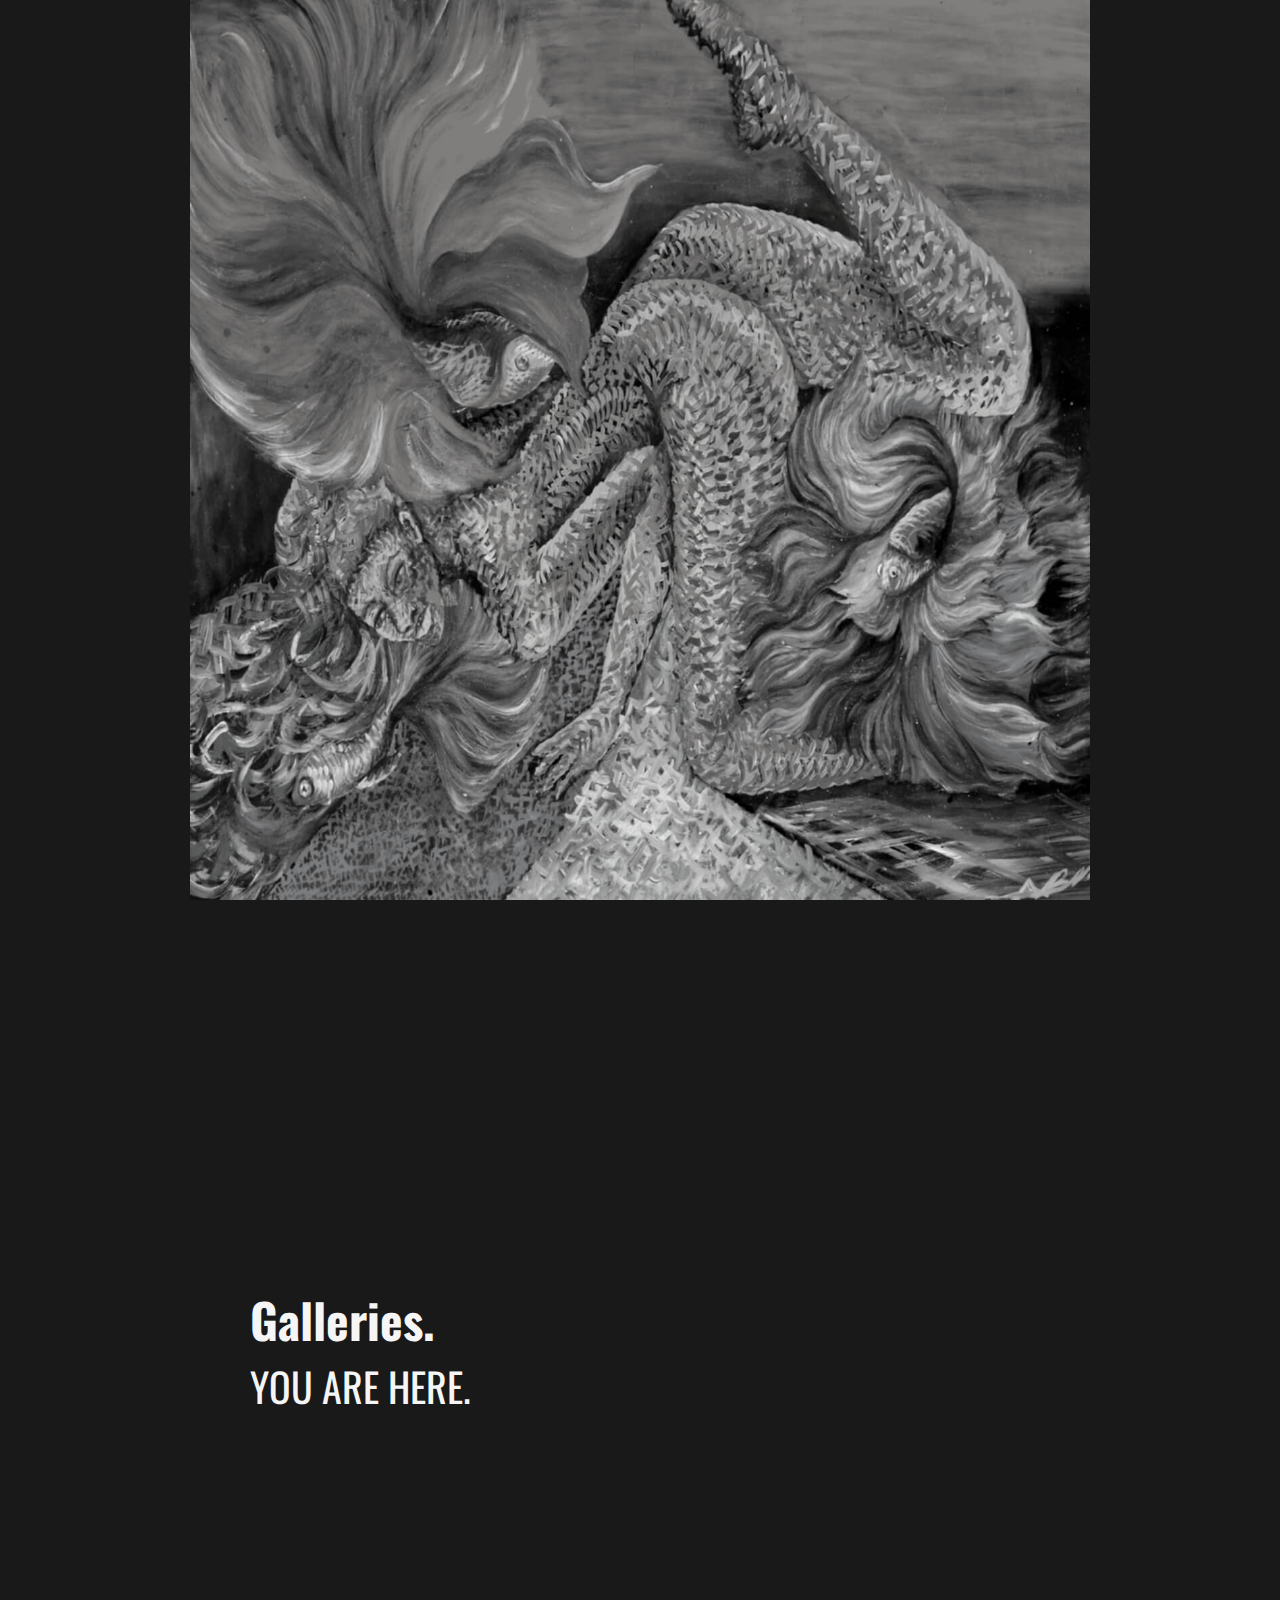
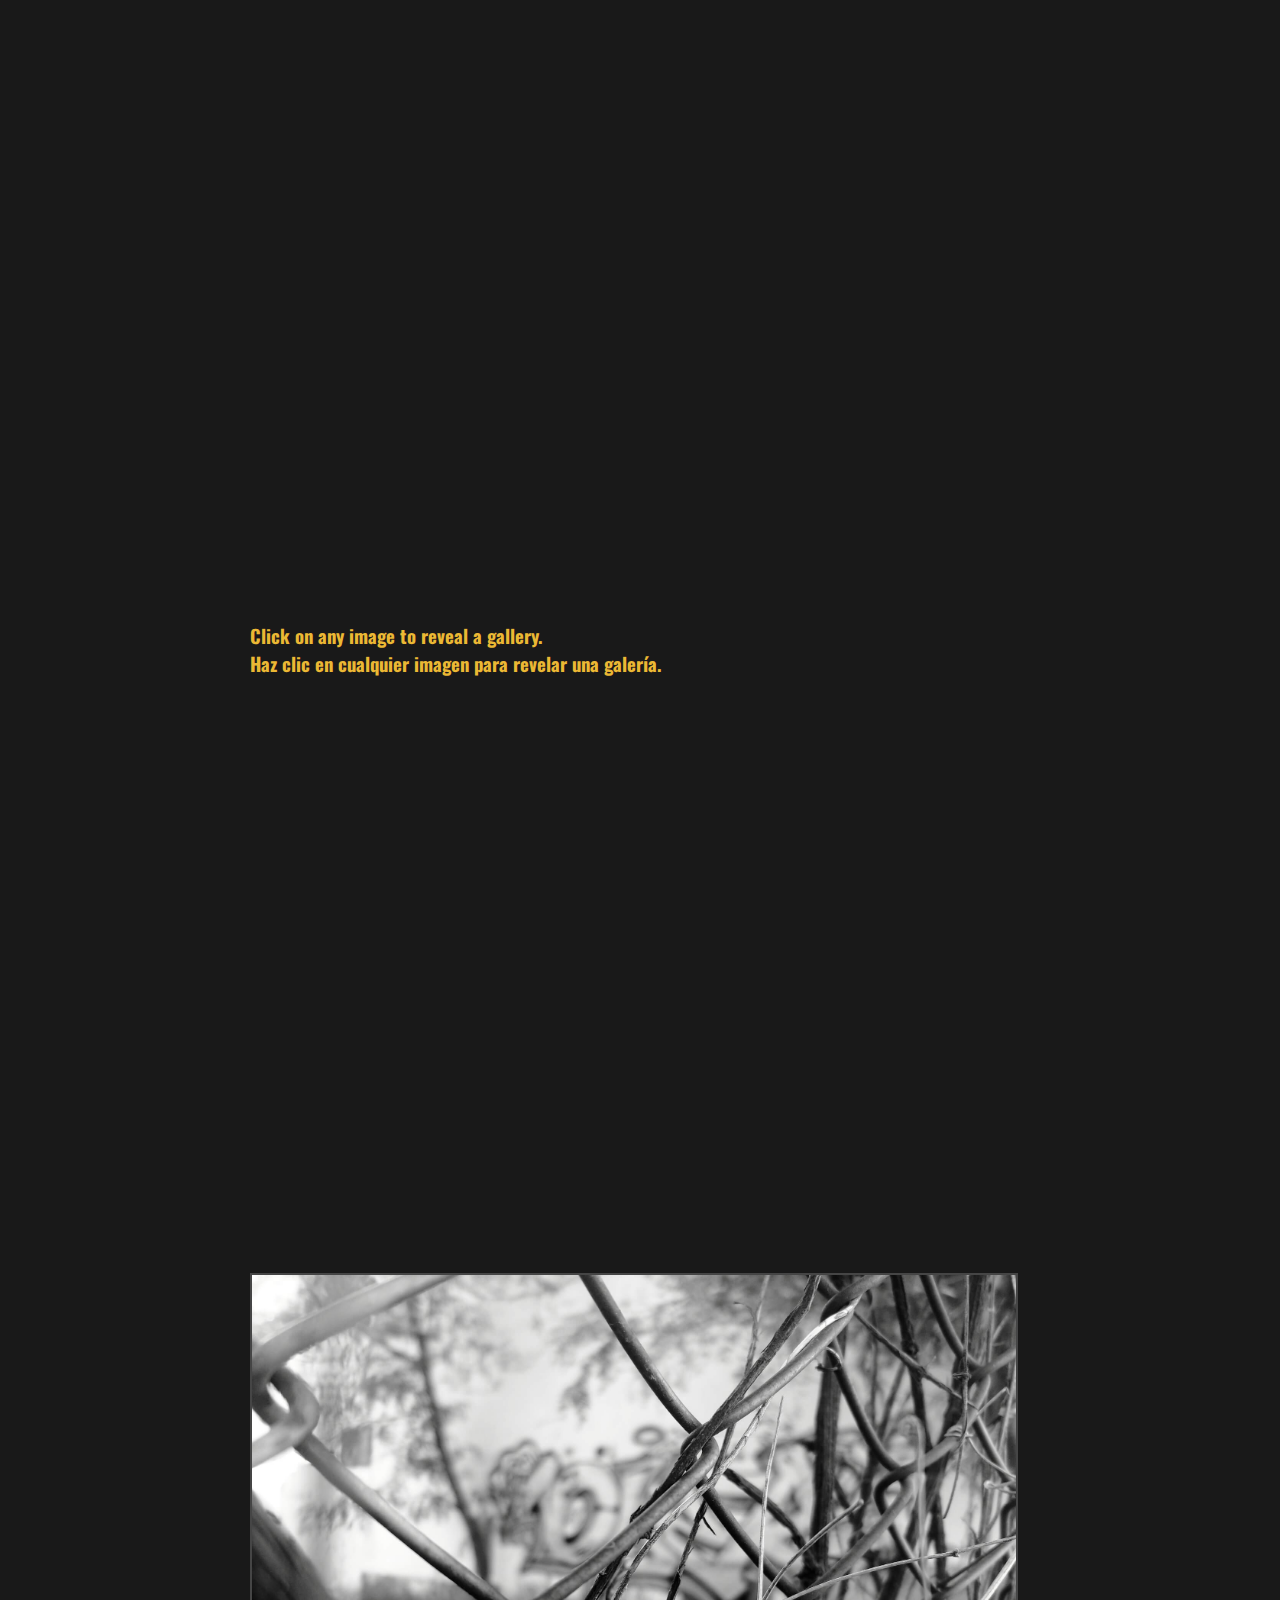
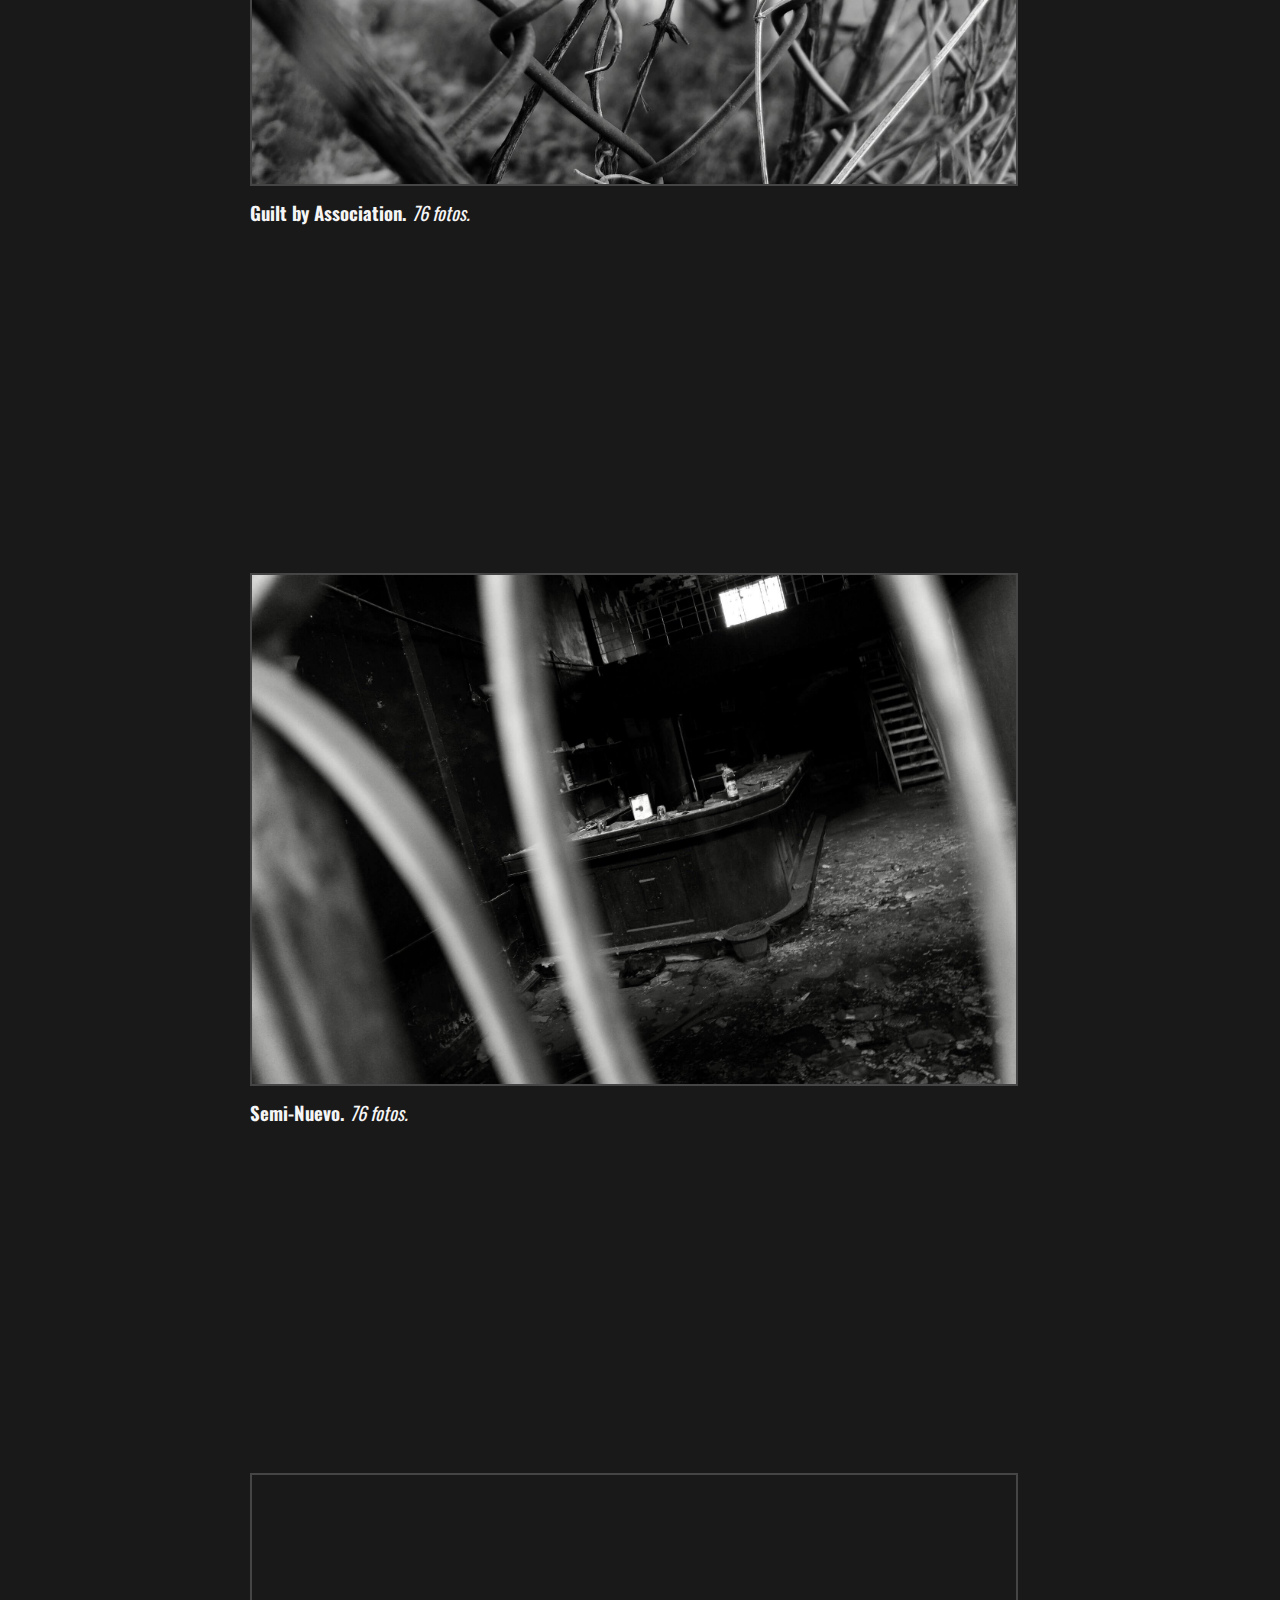
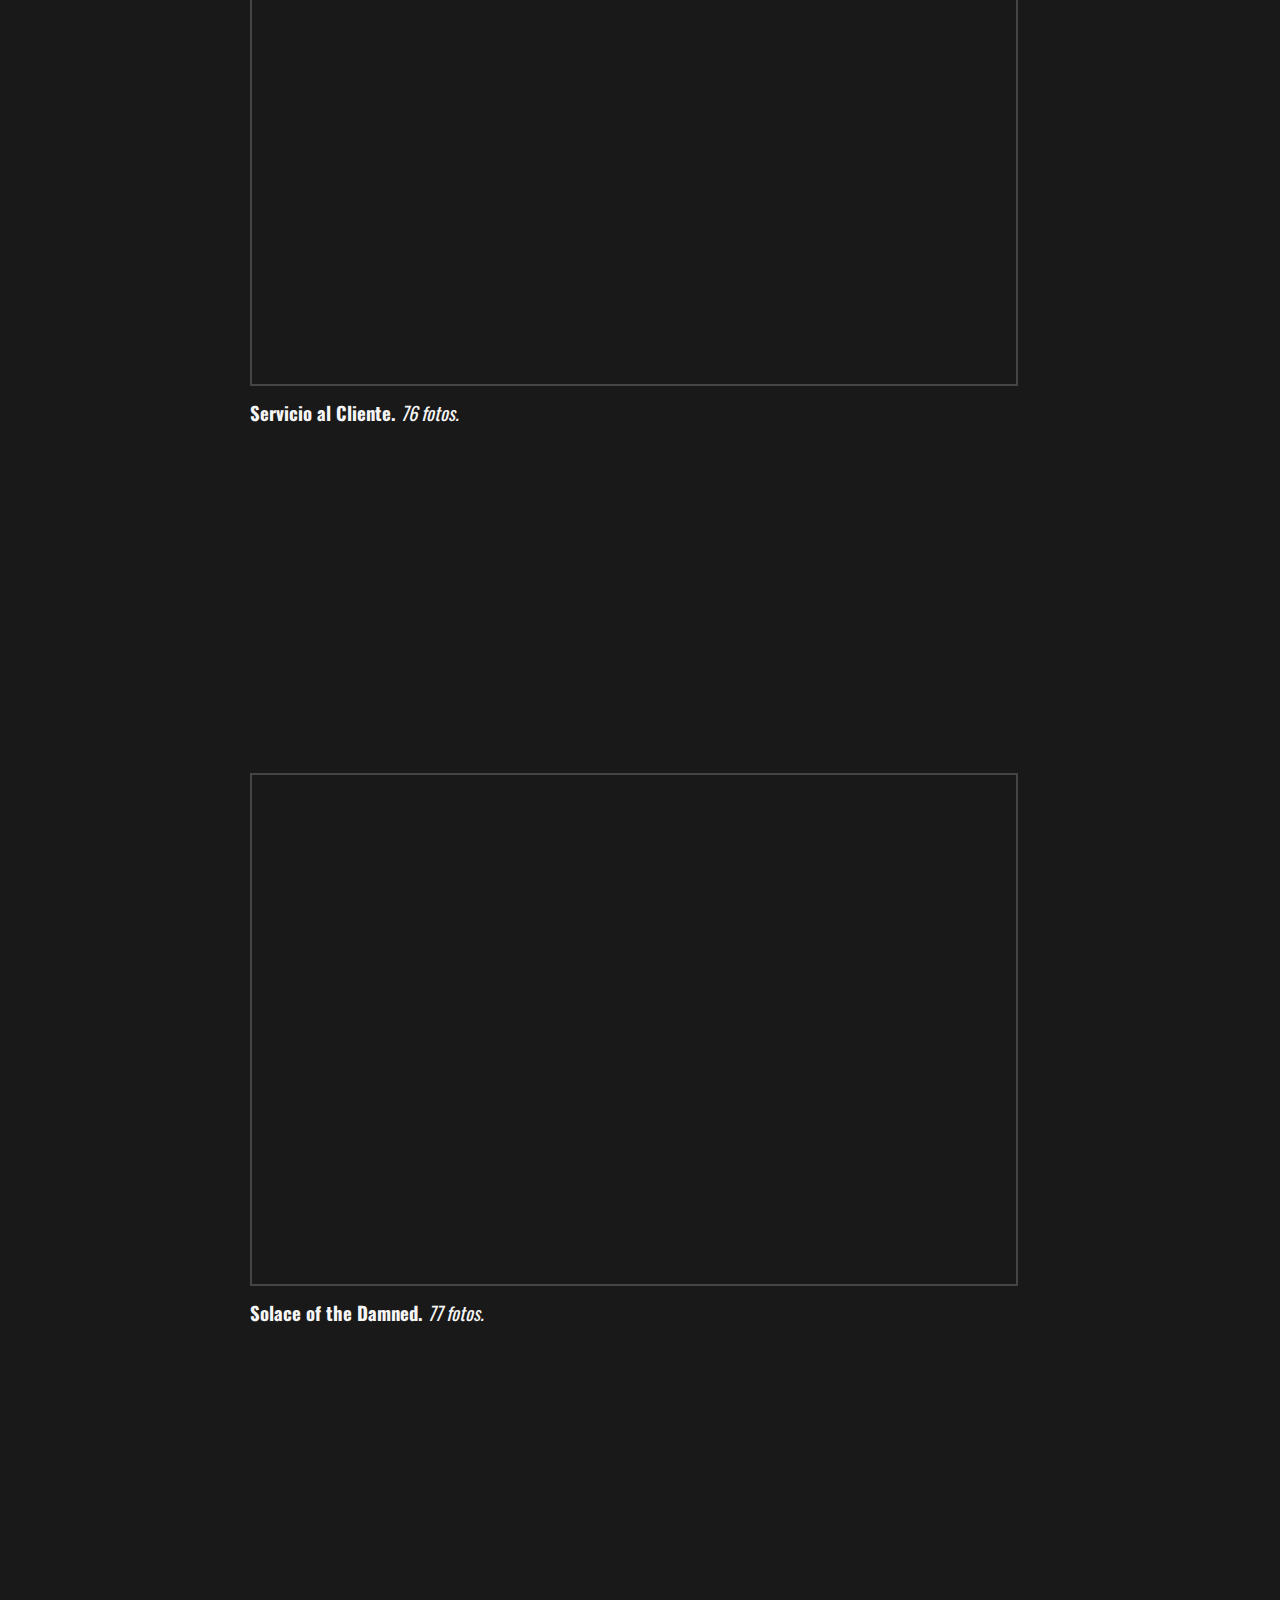
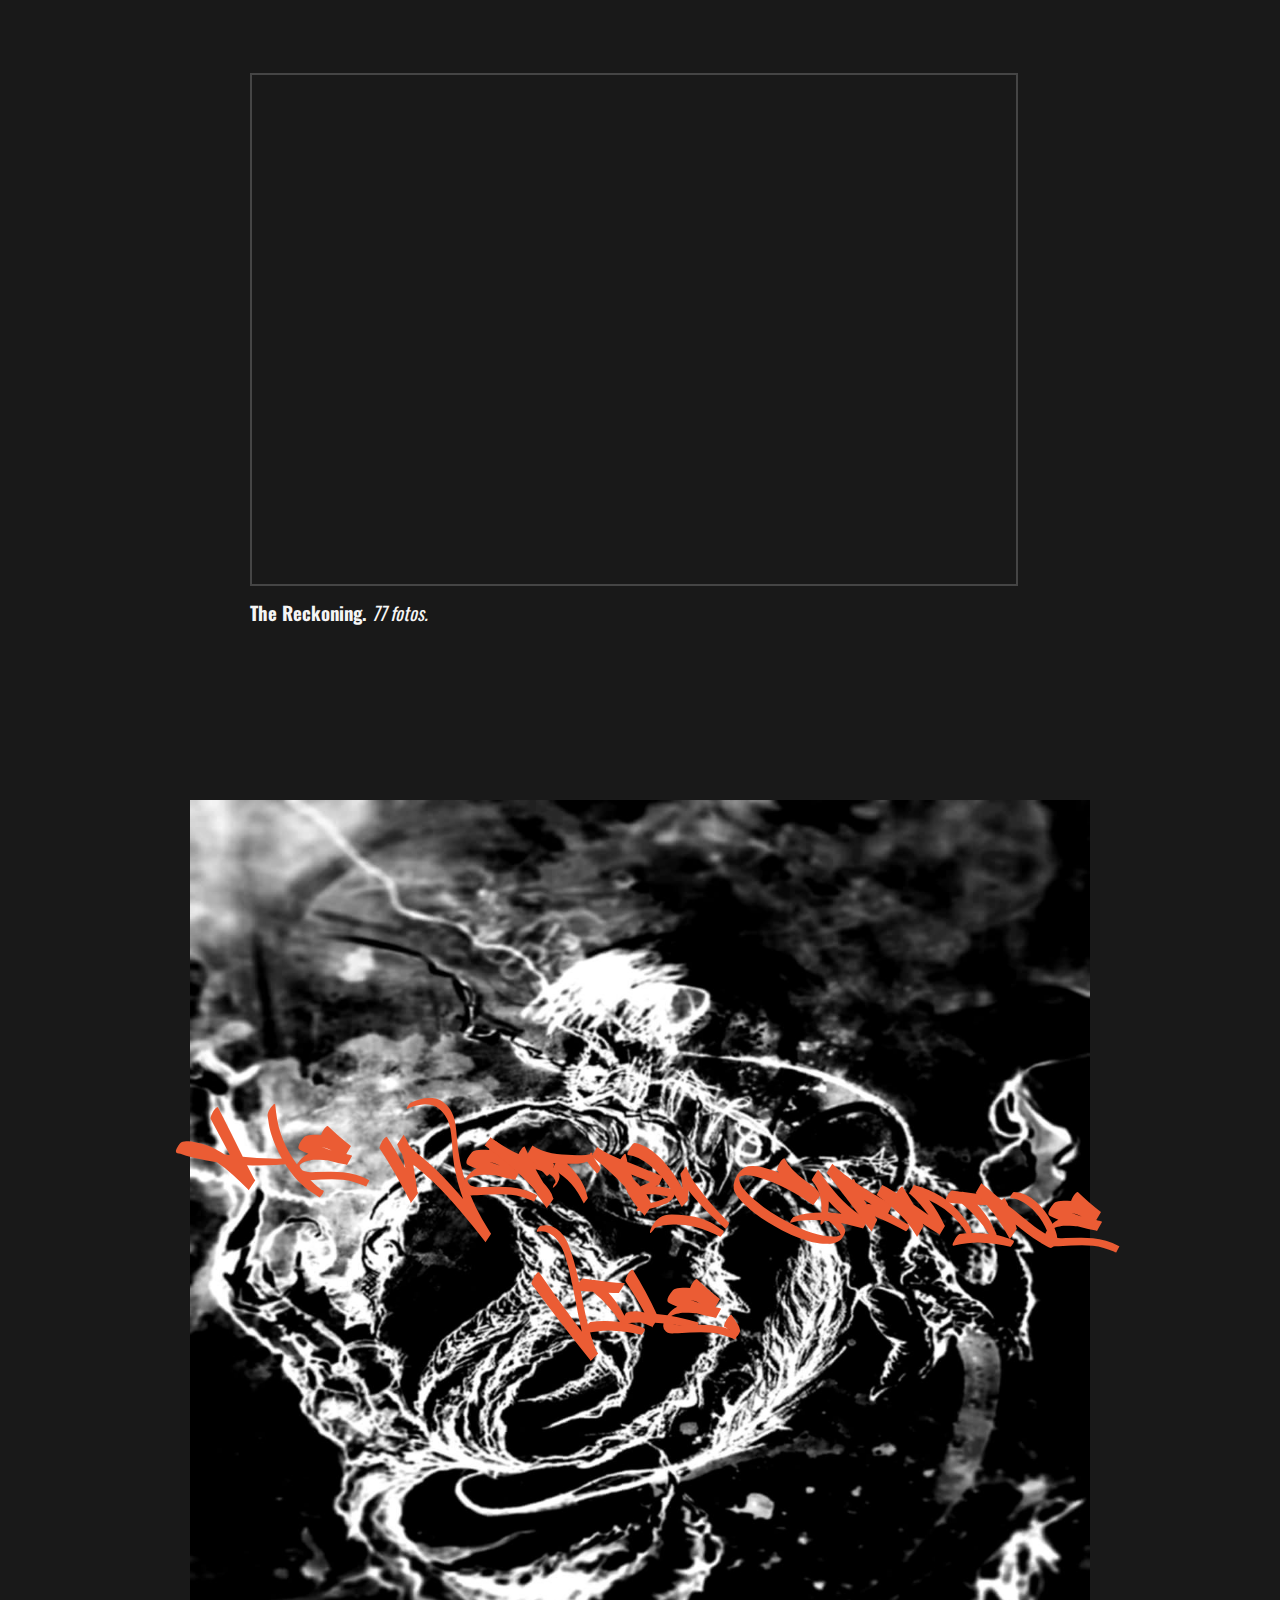
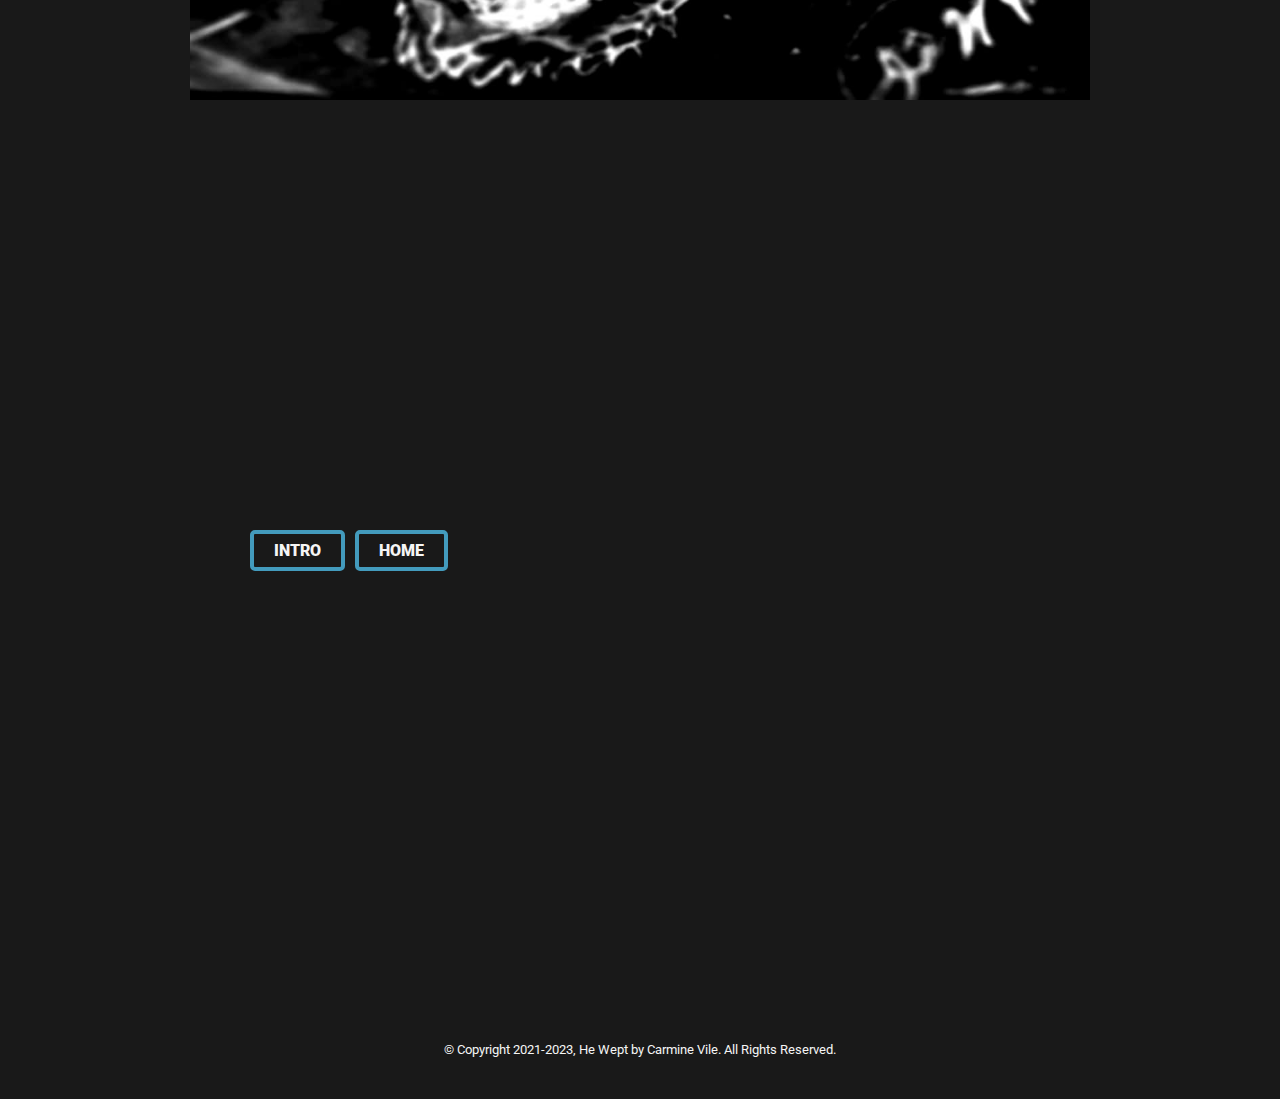
==== index.html @ f4593d89 "new" ====
<!DOCTYPE html>
<html lang="en">
<head>
	<meta charset="UTF-8">
	<meta content="width=device-width, initial-scale=1.0" name="viewport">
	<title>Galleries.</title>
	<meta content="You Are Here." name="description">
    <meta content="Carmine Vile" name="author">
	<link rel="preload" href="fonts/fatwandals/fatwandals.woff2" as="font" type="font/woff2" crossorigin>
	<link href="https://fonts.googleapis.com" rel="preconnect">
	<link href="https://fonts.gstatic.com" rel="preconnect">
	<link href="https://fonts.googleapis.com/css2?family=Oswald:wght@200;300;400;500;600;700&family=Roboto:ital,wght@0,100;0,300;0,400;0,500;0,700;0,900;1,100;1,300;1,700;1,900&display=swap" rel="stylesheet">
	<link href="default.css" rel="stylesheet">
	<link href="https://carminevile.com/favicon.png" rel="shortcut icon">
	<link rel=“canonical” href=“https://gallery.carminevile.com/index.html/” />
	<!-- Google tag (gtag.js) -->
<script async src="https://www.googletagmanager.com/gtag/js?id=G-E0935JRZ1J"></script>
<script>
  window.dataLayer = window.dataLayer || [];
  function gtag(){dataLayer.push(arguments);}
  gtag('js', new Date());

  gtag('config', 'G-E0935JRZ1J');
</script>
</head>
<body>
<div class="bg-square" style="background-image: url(images/1.jpg);">
	<div class="flex-container-100vh">
	</div>
</div>
<div class="bg-dark">
	<div class="column-container">
		<div class="flex-container-100vh">
			<div>
				<h1 class="reverse">Galleries.</h1>
				<h2 class="reverse">YOU ARE HERE.</h2>
			</div>
		</div>	
	</div>
</div>
<div class="bg-dark">
	<div class="column-container">
		<div class="flex-container-100vh">
			<div>
				<h3 class="gold"><strong>Click on any image to reveal a gallery.<br>Haz clic en cualquier imagen para revelar una galería.</strong></h3>
			</div>
		</div>
	</div>
</div>
<div class="bg-dark">
	<div class="column-container">
		<div class="flex-container-100vh">
			<div><a href="guilt-by-association/public/index.html"><img class="l" alt="Guilt by Association" src="guilt-by-association/public/images/photos/0.jpg" height="1333" width="2000" loading="lazy"><br>
			<h3 class="reverse">Guilt by Association. <em>76 fotos.</em></h3></a></div>
		</div>
	</div>
</div>
<div class="bg-dark">
	<div class="column-container">
		<div class="flex-container-100vh">
			<div><a href="semi-nuevo/public/index.html"><img class="l" alt="Semi-Nuevo" src="semi-nuevo/public/images/photos/0.jpg"  height="1333" width="2000" loading="lazy"><br>
				<h3 class="reverse">Semi-Nuevo. <em>76 fotos.</em></h3></a></div>
		</div>
	</div>
</div>
<div class="bg-dark">
	<div class="column-container">
		<div class="flex-container-100vh">
			<div><a href="servicio-al-cliente/public/index.html"><img class="l" alt="Servicio al Cliente" src="servicio-al-cliente/public/images/photos/0.jpg" height="1333" width="2000" loading="lazy"><br>
				<h3 class="reverse">Servicio al Cliente. <em>76 fotos.</em></h3></a></div>
		</div>
	</div>
</div>
<div class="bg-dark">
	<div class="column-container">
		<div class="flex-container-100vh">
			<div><a href="solace-of-the-damned/public/index.html"><img class="l" alt="Solace of the Damned" src="solace-of-the-damned/public/images/photos/0.jpg" height="1333" width="2000" loading="lazy"><br>
				<h3 class="reverse">Solace of the Damned. <em>77 fotos.</em></h3></a></div>
		</div>
	</div>
</div>
<div class="bg-dark">
	<div class="column-container">
		<div class="flex-container-100vh">
			<div><a href="the-reckoning/public/index.html"><img class="l" alt="The Reckoning" src="the-reckoning/public/images/photos/0.jpg" height="1333" width="2000" loading="lazy"><br>
				<h3 class="reverse">The Reckoning. <em>77 fotos.</em></h3></a></div>
		</div>
	</div>
</div>
<div class="bg-square" style="background-image: url(images/2.jpg);">
	<div class="flex-container-100vh-center">
		<div>
			<p class="graffiti-alt">He Wept by Carmine Vile.</p>
		</div>
	</div>
</div>
<div class="bg-dark">
	<div class="column-container">
		<div class="flex-container-100vh">
			<div>
				<ul class="hlist">
					<li><a class="menu" href="https://carminevile.com/index.html">INTRO</a></li>
					<li><a class="menu" href="https://carminevile.com/home.html#home">HOME</a></li>
				</ul>
			</div>
		</div>	
	</div>
</div>  
<footer>
	<div class="column-container">
		<p class="tiny">&copy; Copyright 2021-2023, He Wept by Carmine Vile. <span class="nowrap">All Rights Reserved.</span></p>
	</div>
</footer>
</body>
</html>
---- default.css ----
@font-face {
	font-family: FatWandalsAlt;
	font-display: block;
	src: url('./fonts/fatwandals/FatWandalsAlt.woff2') format('woff2'),
		 url('./fonts/fatwandals/FatWandalsAlt.woff') format('woff'),
		 url('./fonts/fatwandals/FatWandalsAlt.ttf') format('truetype');
}

/* RESET*/

	* {
		margin: 0;
		padding: 0;
	}

/* END RESET */

/* MOBILE FIRST */
/* @media (orientation: portrait) {} */

html {
	background-color: #f5f5f5;
	scroll-behavior: smooth;
	scroll-snap-type: y mandatory;
	overflow-y: scroll;
	overflow-x: hidden;
	}

body {
	font-size: 100%;
	font-family: 'Roboto', sans-serif;
	color: #212427;
	width: 100vw;
	}

#body {
	padding: 20vh 0 70vh;
	margin: 0 auto;
	scroll-snap-align: start;
	scroll-snap-stop: normal;
	}

.column-container {
	margin: 0 5vw;
	padding: 0;
	}

h1 {
	font-family: 'Oswald', san-serif;
	font-weight: 700;
	line-height: 1.5;
	text-align: left;
	}
	
h2 {
	font-family: 'Oswald', san-serif;
	font-weight: 400;
	line-height: 1.5;
	text-align: left;
	text-transform: uppercase;
	}

h3 {
	font-family: 'Oswald', san-serif;
	font-weight: 700;
	line-height: 1.5;
	text-align: left;
	}

h4 {
	font-family: 'Roboto', san-serif;
	font-weight: 400;
	line-height: 1.5;
	text-align: left;
	}

p {
	font-family: 'Roboto', sans-serif;
	font-weight: 400;
	line-height: 1.7;
	text-align: left;
	padding: 1.75vmin 0;
	}

p.reverse {
	font-family: 'Roboto', sans-serif;
	font-weight: 500;
	line-height: 1.7;
	text-align: left;
	color: #f5f5f5;
	padding: 1.75vmin 0;
	}

p.wayback{
	font-family: 'Roboto', sans-serif;
	font-weight: 500;
	line-height: 2;
	}

p, li, h1, h2, h3, h4 {
  	overflow-wrap: break-word;	
  	hyphens: none;
	}

.nowrap {
	white-space: nowrap;
	}

/* Special Fonts */

p.graffiti {
	font-family: 'FatWandalsAlt';
	font-weight: 500;
	font-size: clamp(3rem, 4vw, 15rem);
	color: #eb5c34;
	line-height:1.5;
	text-align: center;
	transform: skewY(20deg);
	width: 80vw;
	}
	
p.graffiti-alt {
	font-family: 'FatWandalsAlt';
	font-weight: 500;
	font-size: clamp(3rem, 4vw, 14rem);
	color: #eb5c34;
	line-height:1.5;
	text-align: center;
	transform: skewY(8deg);
	width: 80vw;
	}

h1.billboard {
	font-family: 'Oswald', san-serif;
	font-weight: 700;
	font-size: clamp(2.75rem, 4vw, 14rem);
	line-height: 1.5;
	text-align: left;
	}

.billboard {
	display: block;
	}

.reverse {
	color: #f5f5f5;
	}

.orange {
	color: #eb5c34;
	}

.gold {
	color: #ebb834;
	}

.blue {
	color: #439bbd;
	}

.dark-gray {
	color: #191919;
}

.med-grey {
	color: #212427;
}

.light-grey {
	color: #454545;
}

img.merch {
	max-inline-size: 98%;
	block-size: auto;
	aspect-ratio: 1.25/1;
	object-fit: cover;
	object-position: top center;
	border: 1px solid #454545;
	margin: 2vh auto;
}

img.l {
	max-inline-size: 98%;
	object-fit: cover;
	block-size: auto;
	/*aspect-ratio: 1.5/1;*/
	border: 2px solid #454545;
	margin: 0 auto 1vh;
	}

img.p {
	max-inline-size: 100%;
	block-size: auto;
	aspect-ratio: 0.66/1;
	object-fit: cover;
	object-position: top center;
	border: 1px solid #454545;
	}	

img.s {
	max-inline-size: 100%;
	block-size: auto;
	aspect-ratio: 1/1;
	object-fit: cover;
	object-position: top center;
	border: 1px solid #454545;
	}

.bg-dark{
	background-color: #191919;
	}

.bg-light{
	background-color: #f5f5f5;
	}

.bg-square{
	background-color: #191919;
	background-position: center center;
	background-size: contain;
	background-attachment: local;
	background-repeat: no-repeat; 
}

strong,b {
	font-weight: 900;
	}

em {
	font-weight: 400;
	}

video {
	width: 100%;
	padding: 0 0 4vw 0;
	}

blockquote {
	color: #f5f5f5;
	font-size: xx-large;
	line-height: 1.7;
	display: block;
	font-weight: bold;
	font-style: italic;
	margin: 2vw 2vw;
	}

blockquote:before {
	content: open-quote;
	}

blockquote:after {
	content: close-quote;
	}

.border {
	border: 2px solid #454545;
	}

hr {
	margin: 0 2vw;
	}

.tiny {
	color: #f5f5f5;
	text-align: center;
}

/* Cross Traffic */

#wayback {
	margin: 30vh 0 0;
	padding: 0;
	}

a,
a:hover,
a:visited {
	color: #212427;
	text-decoration: none;
	}

a.reverse,
a:hover.reverse,
a:visited.reverse {
	color: #f5f5f5;
	text-decoration: none;
	}

a.menu,
a:hover.menu,
a:visited.menu {
	font-size: small;
	color: #f5f5f5;
	text-decoration: none;
	}

a.more,
a:hover.more,
a:visited.more {
	color: #454545;
	text-decoration: none;
	}

a.more.reverse,
a:hover.more.reverse,
a:visited.more.reverse {
	color: #f5f5f5;
	text-decoration: none;
}

footer {
	font-size: x-small;
	text-align: center;
	background-color: #191919;
	scroll-snap-align: start;
	padding: 2vmax 2vmin;
	}

.flex-container-100vh-center {
	display: flex;
	height: 100vh;
	justify-content: center;
	align-items: center;
	padding: 0;
	scroll-snap-align: start;
	scroll-snap-stop: always;
	overflow: hidden;
	}

.flex-container-100vh {
	display: flex;
	height: 100vh;
	justify-content: left;
	align-items: center;
	padding: 0;
	scroll-snap-stop: always;
	scroll-snap-align: start;
	}

/* RESPONSIVE LISTS*/

.hlist {
	display: flex;
	flex-wrap: wrap;
	}

.hlist li {
	list-style-type: none;
	margin: 5px 10px 5px 0;
	padding: 7px 10px;
	font-weight: 900;
	border: 4px solid #439bbd;
	border-radius: 5px;
	}

/* LAPTOP -- DESKTOP -- MONITOR -- TV */

@media (orientation: landscape) {
	
	/* Special Fonts */

	p.graffiti {
		font-family: 'FatWandalsAlt';
		font-weight: 500;
		font-size: clamp(5rem, 7vw, 15rem);
		color: #eb5c34;
		line-height: 1.5;
		text-align: center;
		transform: skewY(10deg);
		width: 90vw;
	}

	p.graffiti-alt {
		font-family: 'FatWandalsAlt';
		font-weight: 500;
		font-size: clamp(5rem, 6vw, 15rem);
		color: #eb5c34;
		line-height:1.5;
		text-align: center;
		transform: skewY(5deg);
		width: 90vw;
	}

	h1.billboard {
		font-family: 'Oswald', san-serif;
		font-weight: 700;
		font-size: clamp(5rem, 6vw, 15rem);
		line-height: 1.5;
		text-align: left;
		}

	.billboard {
		display: inline;
	}

	#body {
		padding: 20vh 0 70vh;
		margin: 0 auto;
		scroll-snap-align: start;
		scroll-snap-stop: normal;
		}

	p {
		font-family: 'Roboto', sans-serif;
		font-size: 125%;
		font-weight: 400;
		line-height: 1.7;
		text-align: left;
		padding: 1.5vmin 0;
		}
	
	p.reverse {
		font-family: 'Roboto', sans-serif;
		font-size: 125%;
		font-weight: 500;
		line-height: 1.7;
		text-align: left;
		color: #f5f5f5;
		padding: 1.5vmin 0;
	}

	h1 {
		font-size: 3rem;
	}

	h2 {
		font-size: 2.5rem;
	}

	a.menu,
	a:hover.menu,
	a:visited.menu {
		font-size: medium;
		color: #f5f5f5;
		text-decoration: none;
	}

	.column-container {
		max-width: 780px;
		margin: 0 auto;
		padding: 0;
	}
		
	.hlist li {
		list-style-type: none;
		margin: 5px 10px 5px 0;
		padding: 7px 20px;
		font-weight: 900;
		border: 4px solid #439bbd;
		border-radius: 5px;
	}	

}

/* PHONE LANDSCAPE DENY */

@media (max-height: 600px) and (orientation: landscape) {
	html {display: none;}}
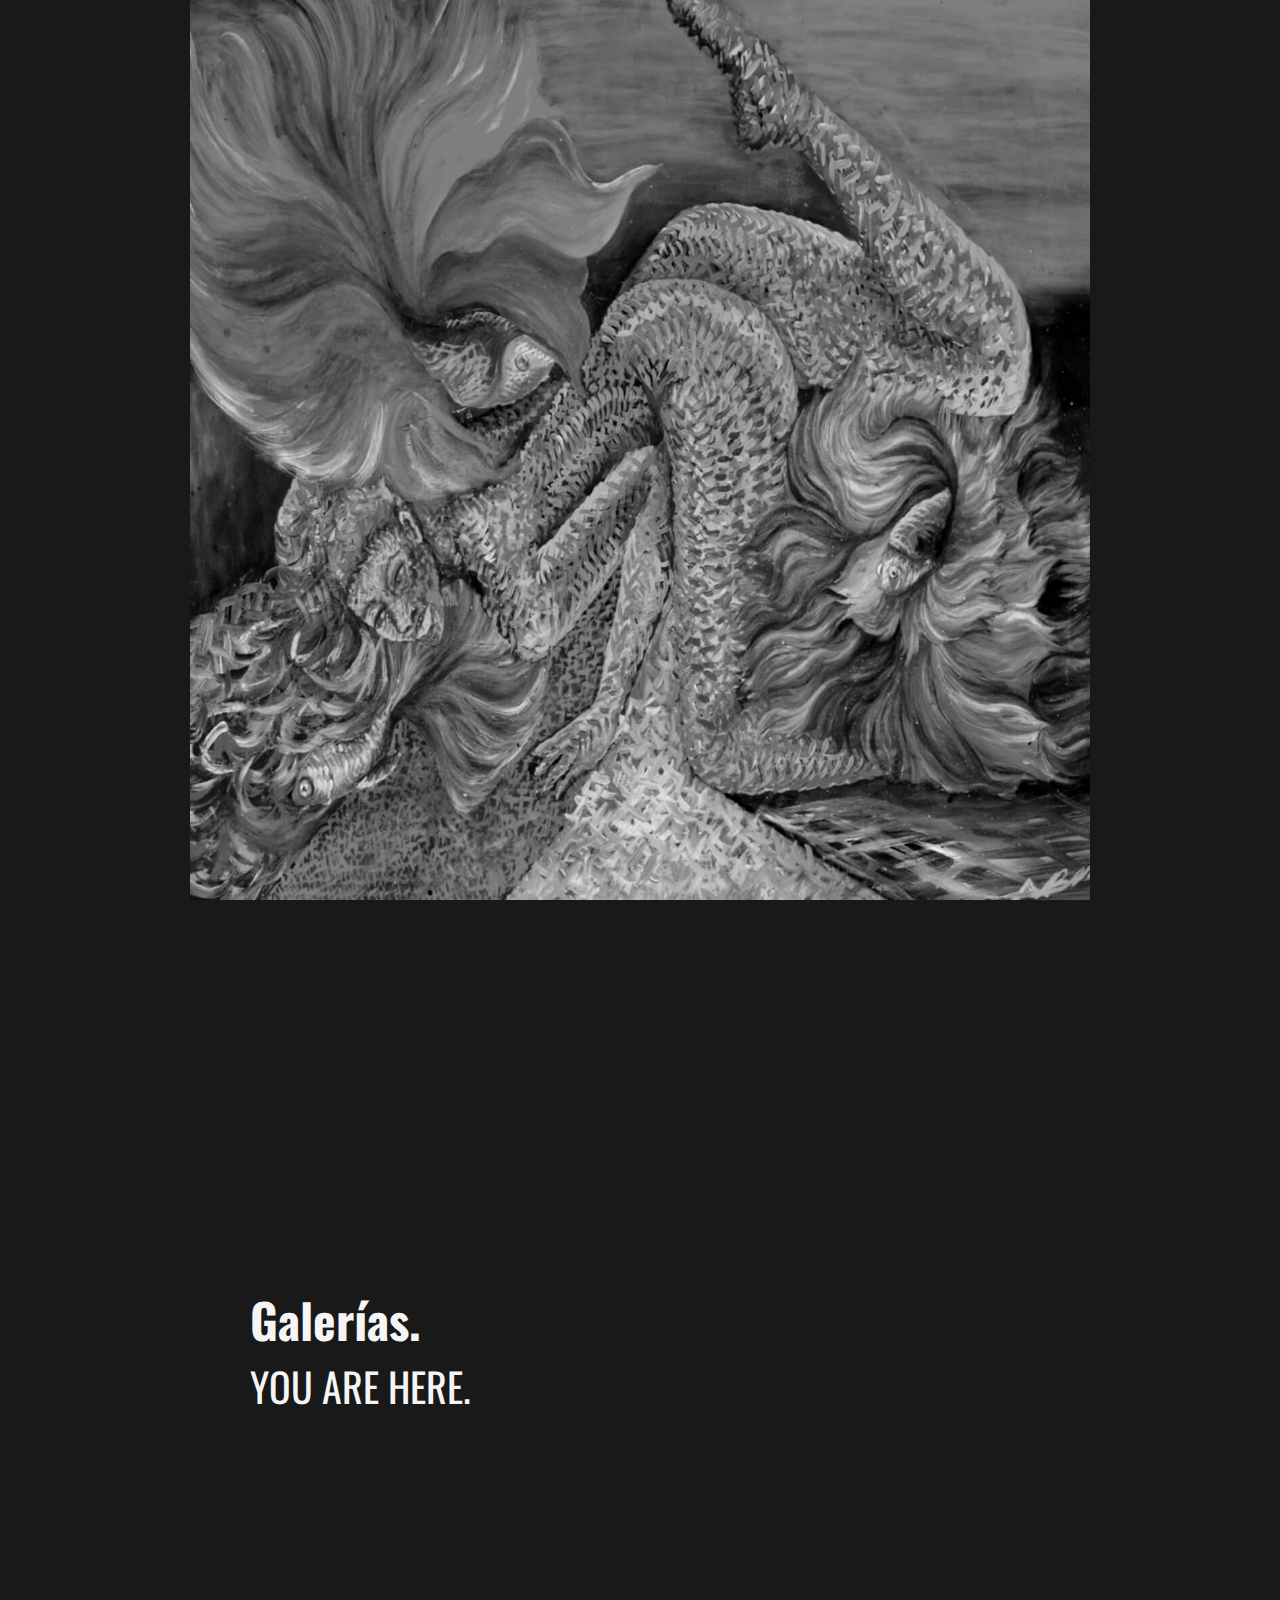
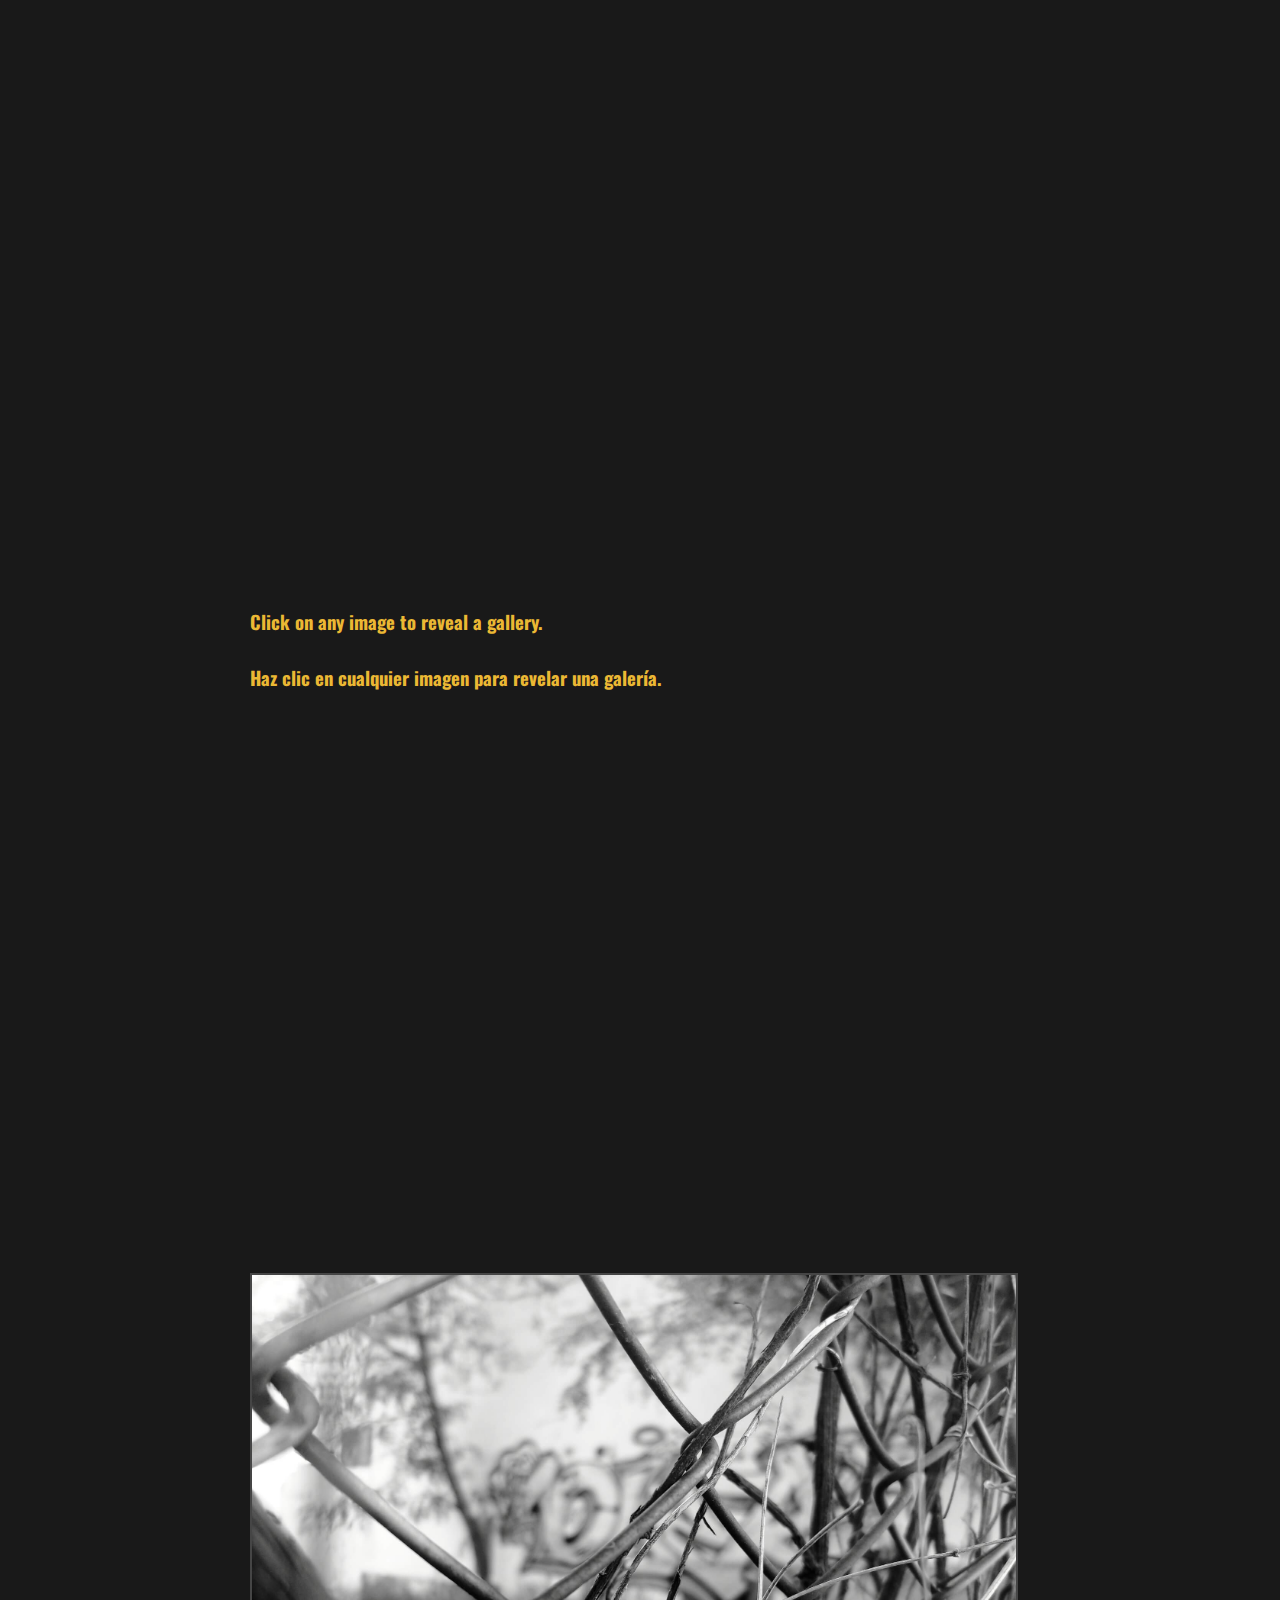
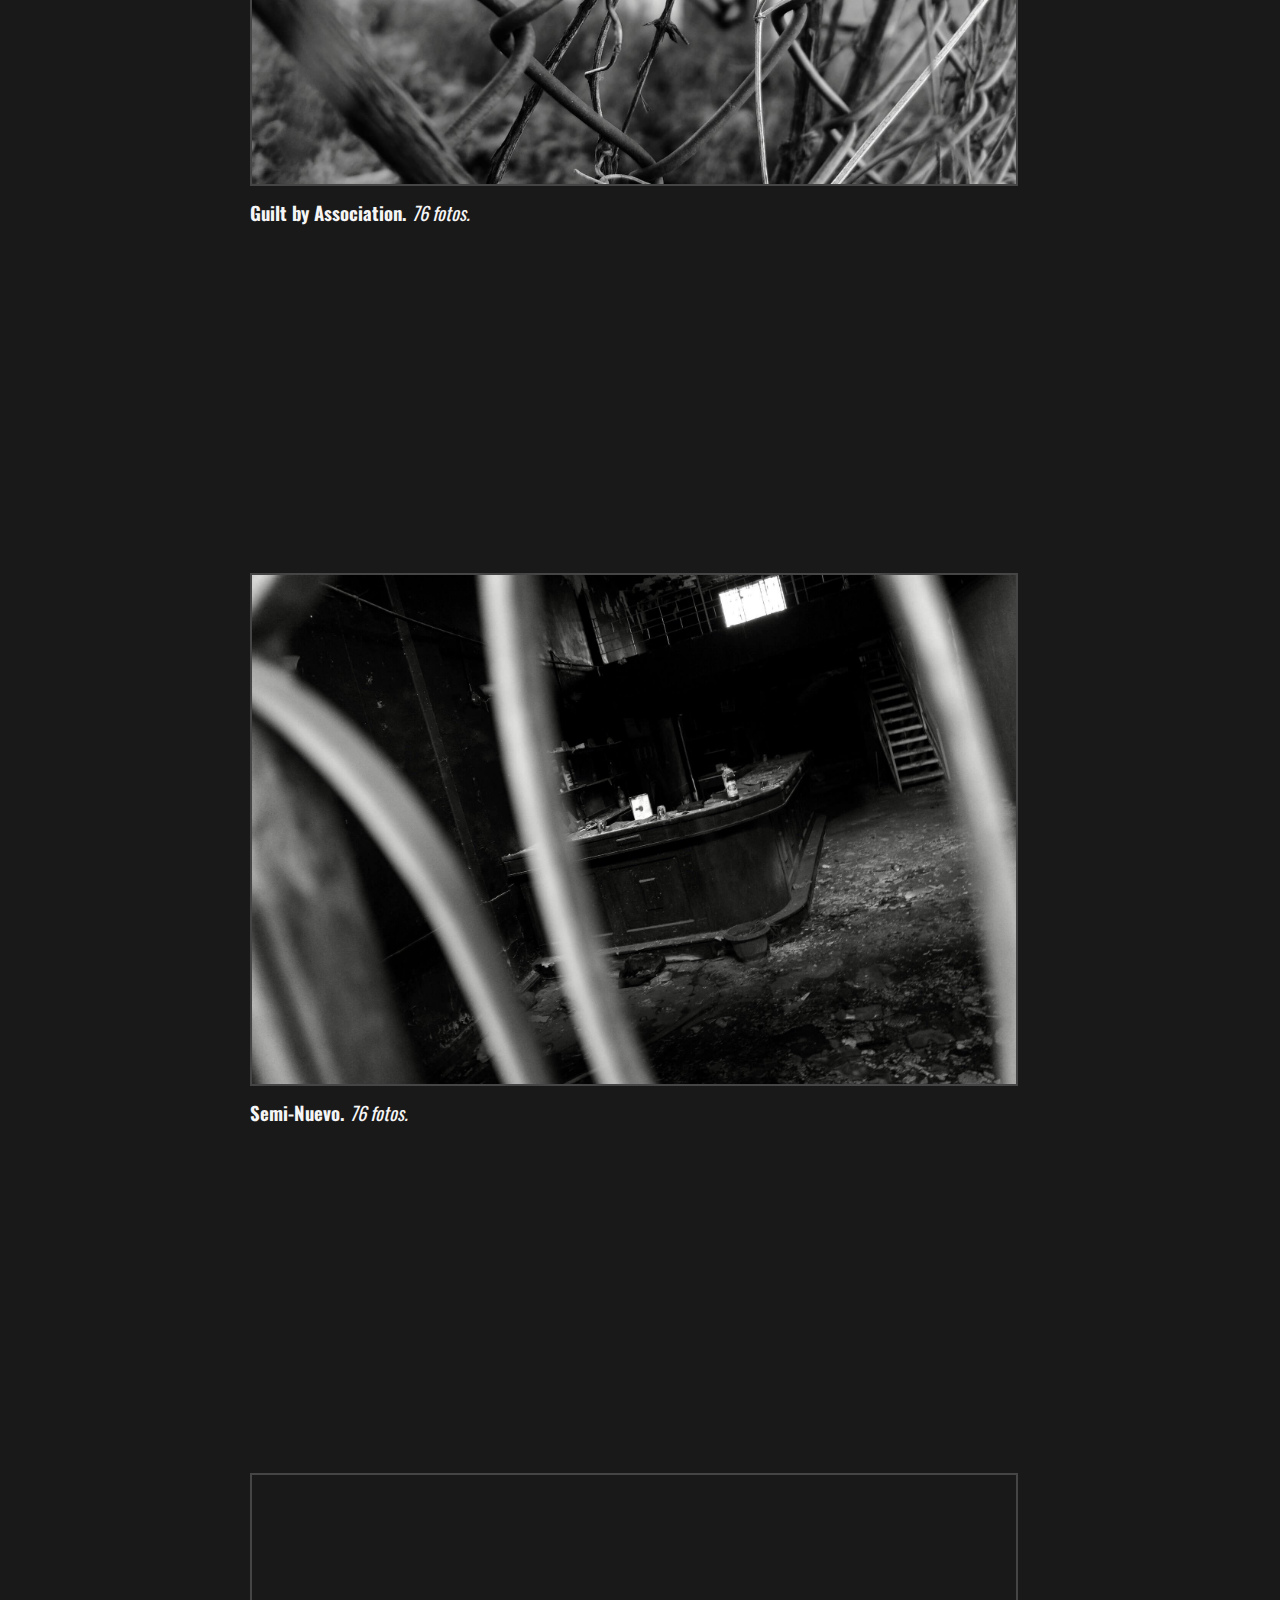
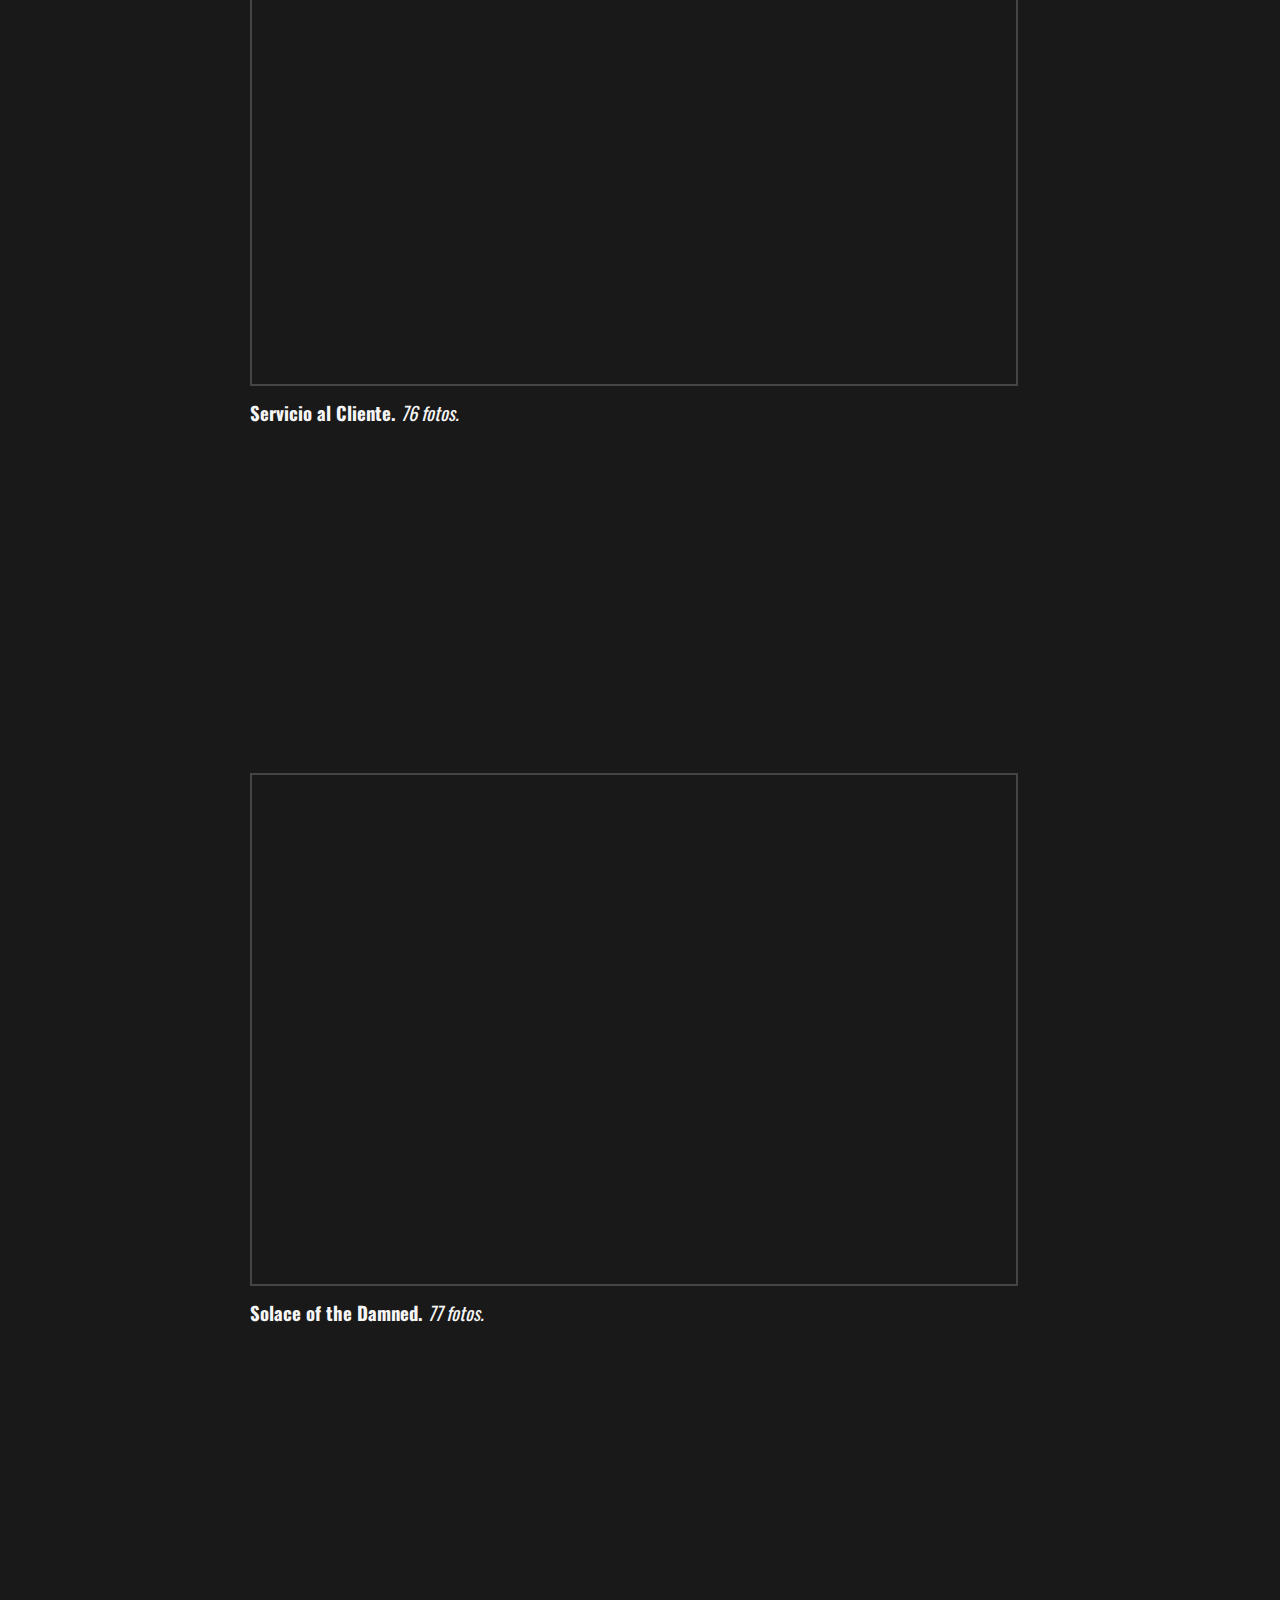
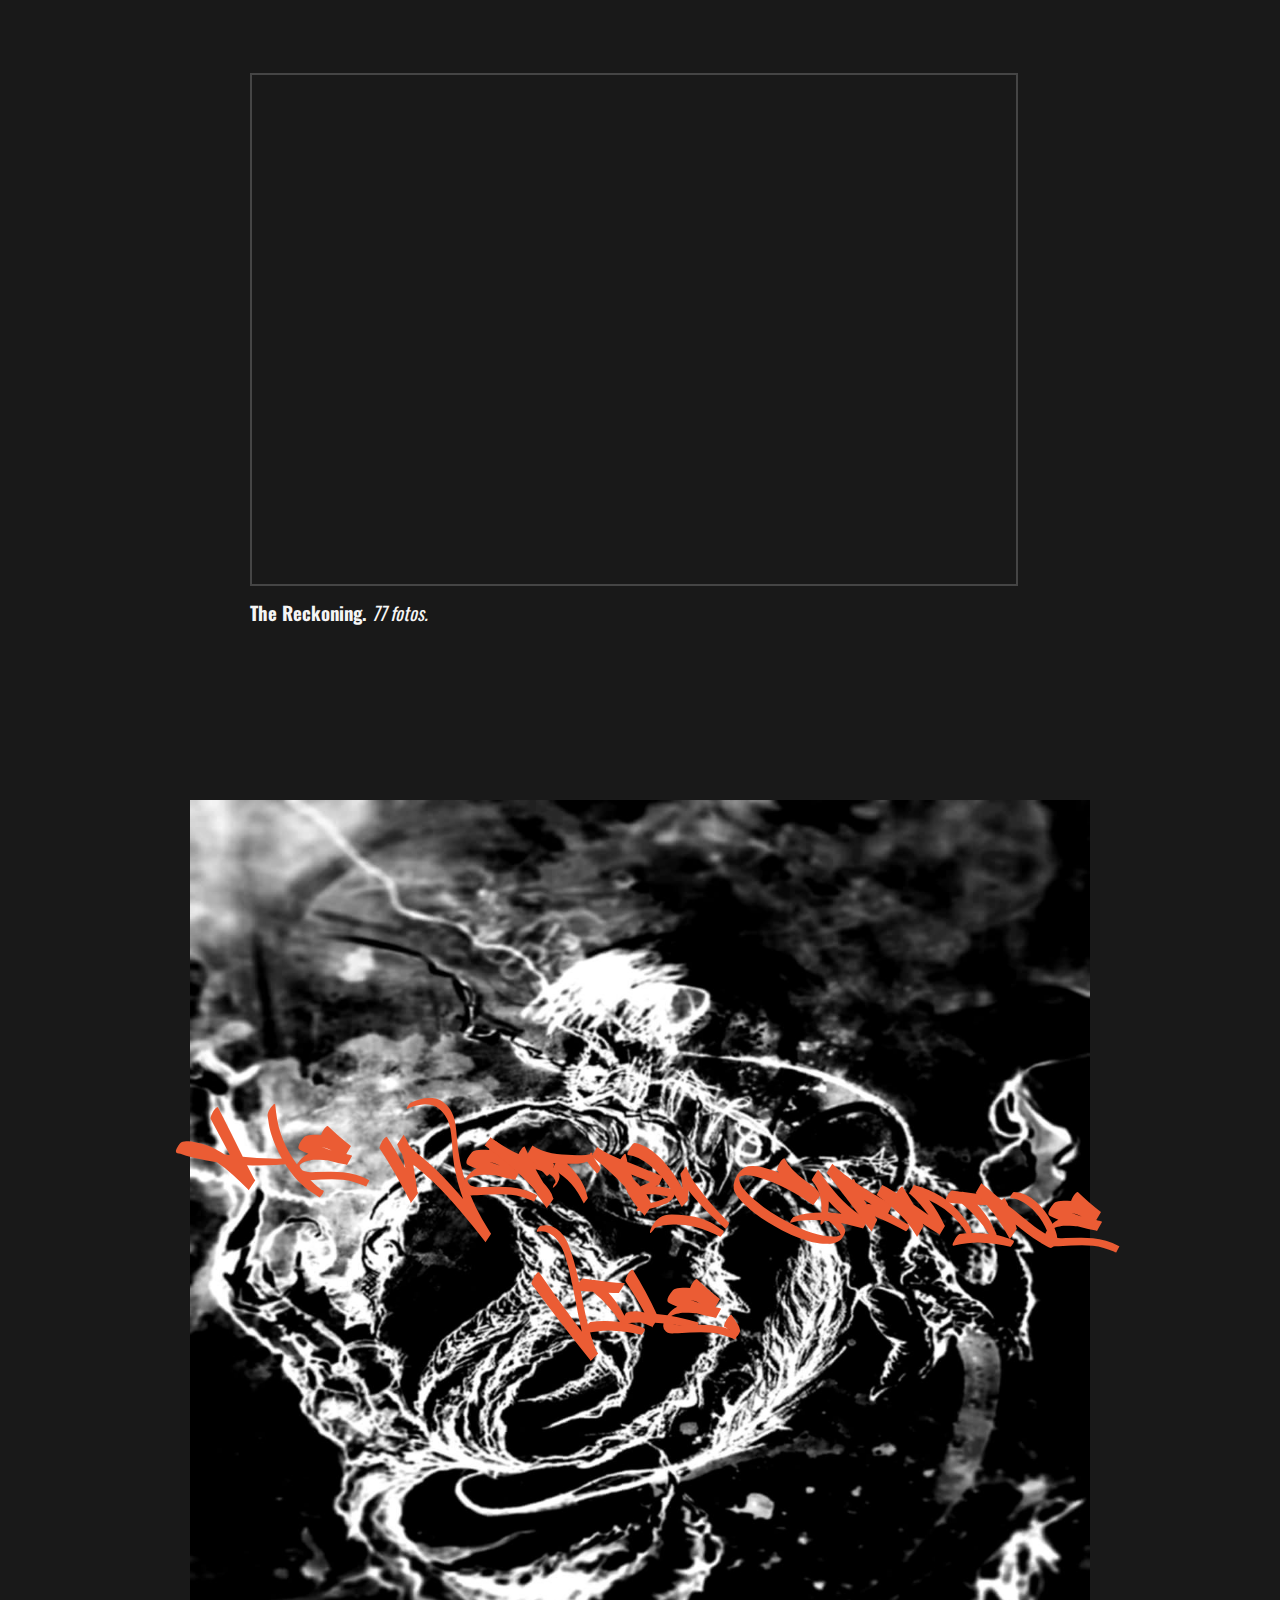
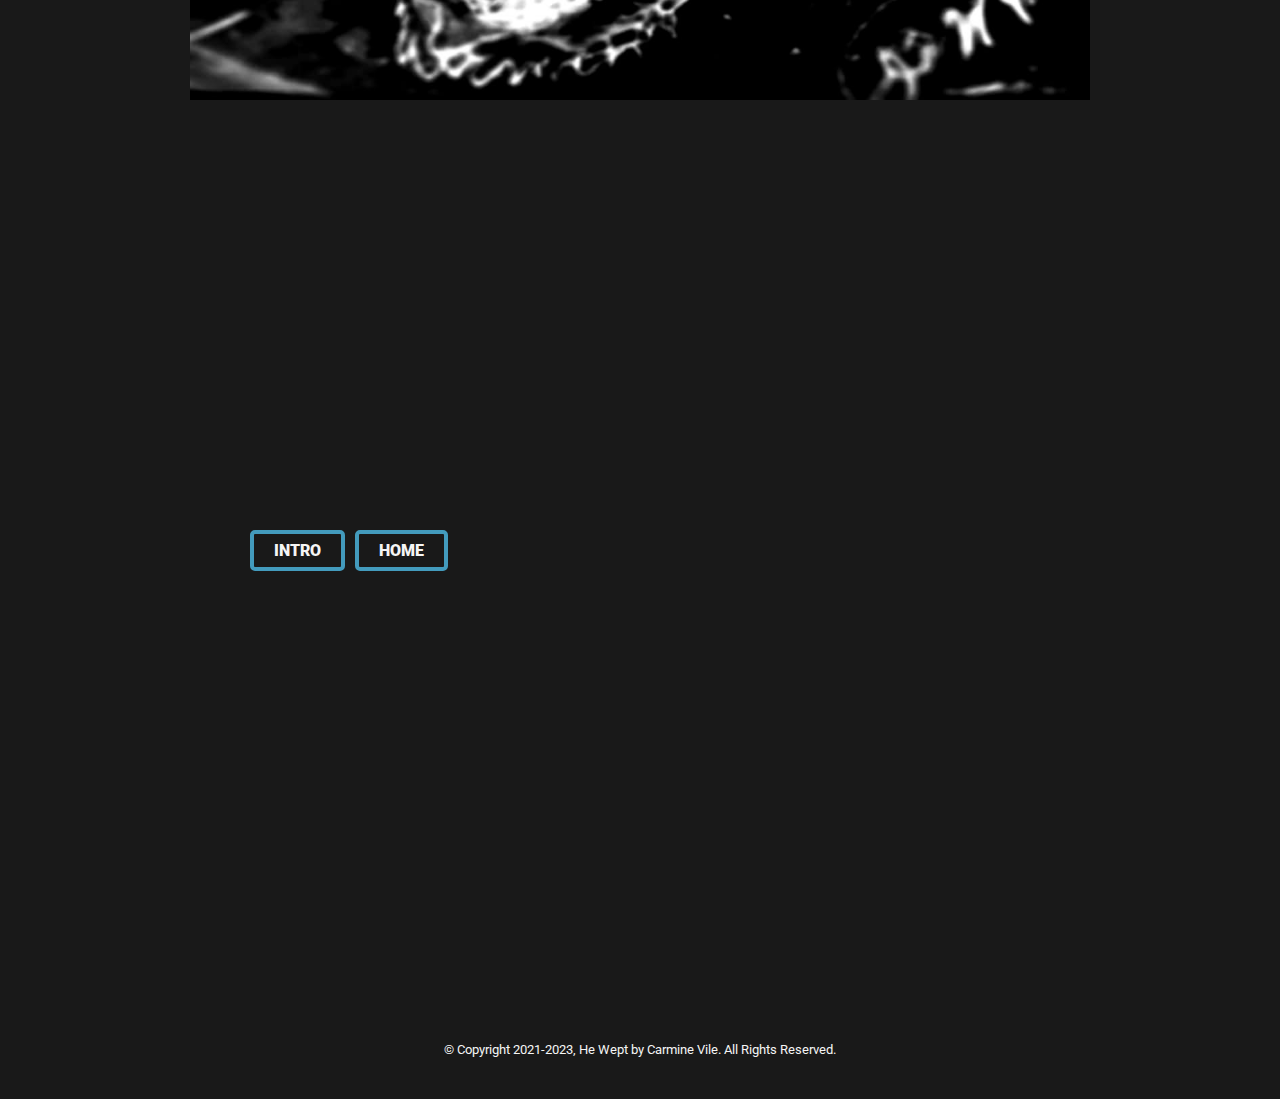
==== commit 5d1d2bea: "new" ====
--- a/index.html
+++ b/index.html
@@ -32,7 +32,7 @@
 	<div class="column-container">
 		<div class="flex-container-100vh">
 			<div>
-				<h1 class="reverse">Galleries.</h1>
+				<h1 class="reverse">Galerías.</h1>
 				<h2 class="reverse">YOU ARE HERE.</h2>
 			</div>
 		</div>	
@@ -42,7 +42,7 @@
 	<div class="column-container">
 		<div class="flex-container-100vh">
 			<div>
-				<h3 class="gold"><strong>Click on any image to reveal a gallery.<br>Haz clic en cualquier imagen para revelar una galería.</strong></h3>
+				<h3 class="gold"><strong>Click on any image to reveal a gallery.<br><br>Haz clic en cualquier imagen para revelar una galería.</strong></h3>
 			</div>
 		</div>
 	</div>
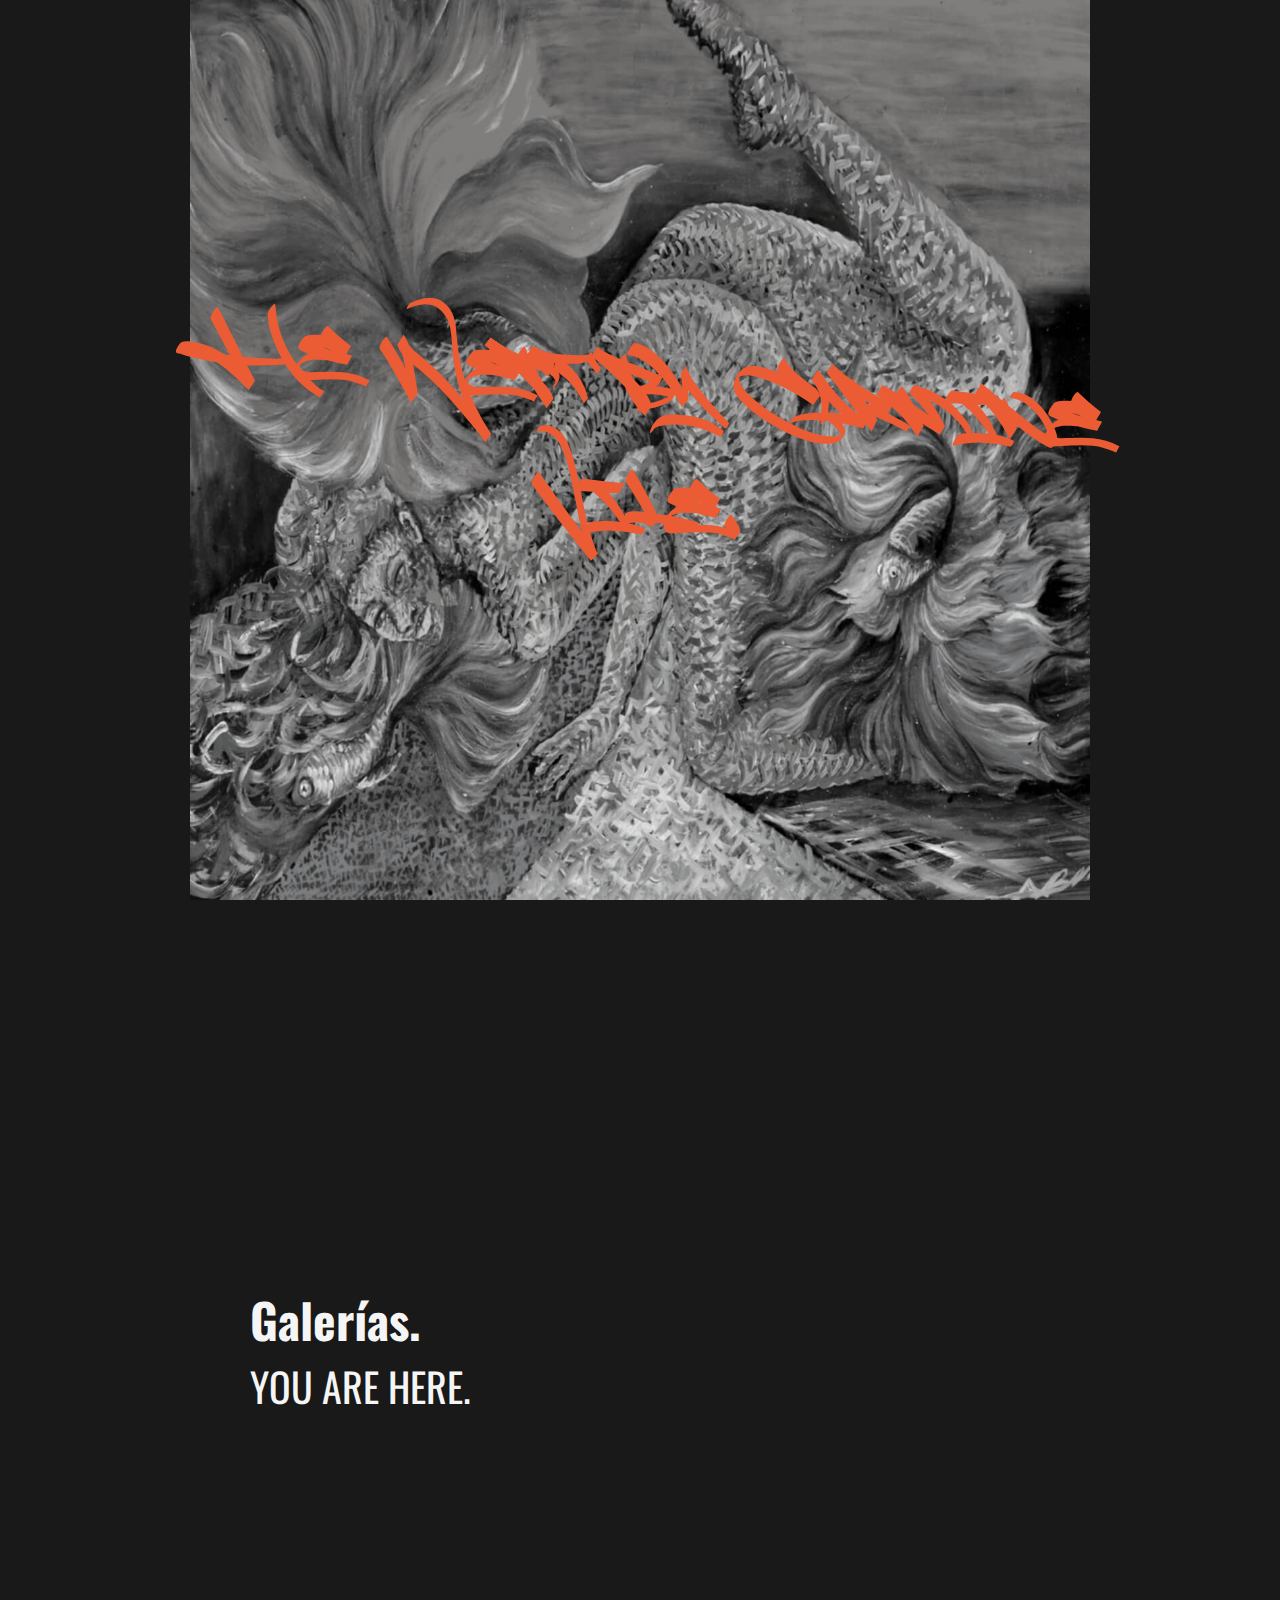
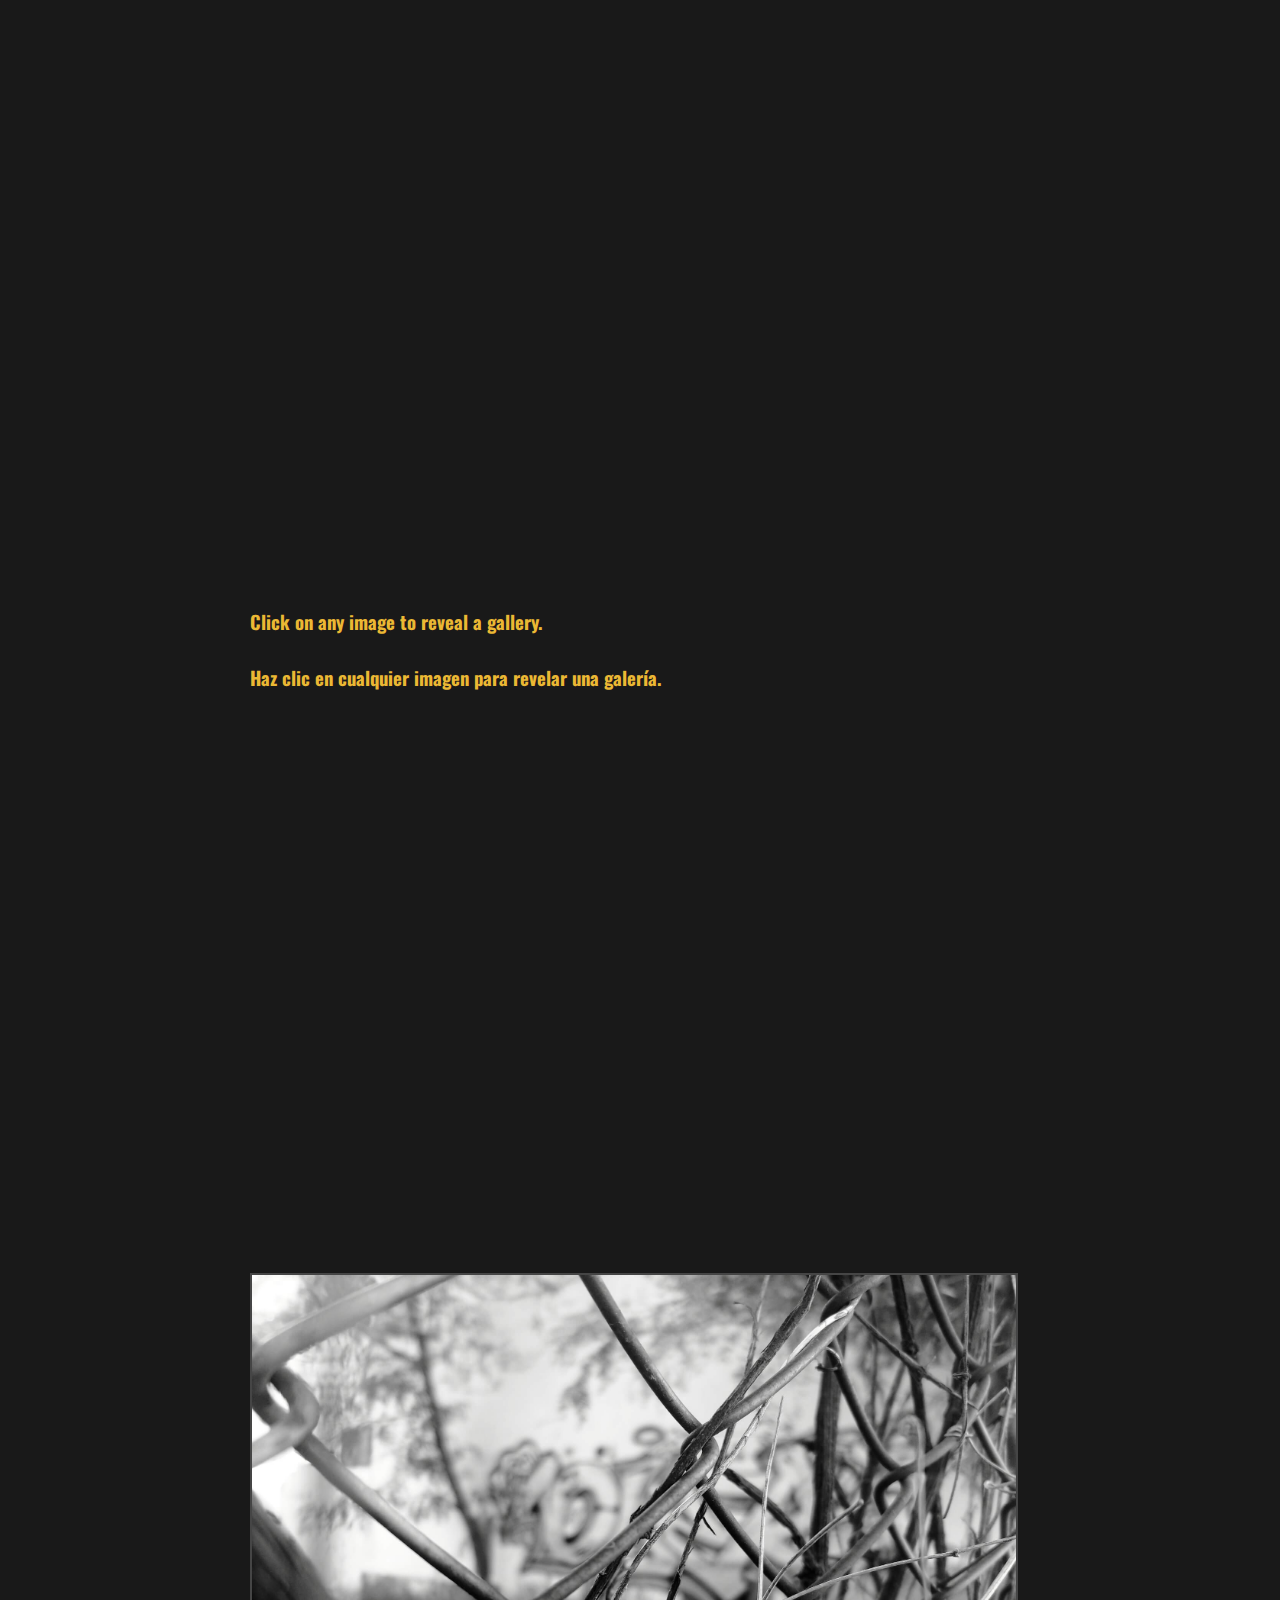
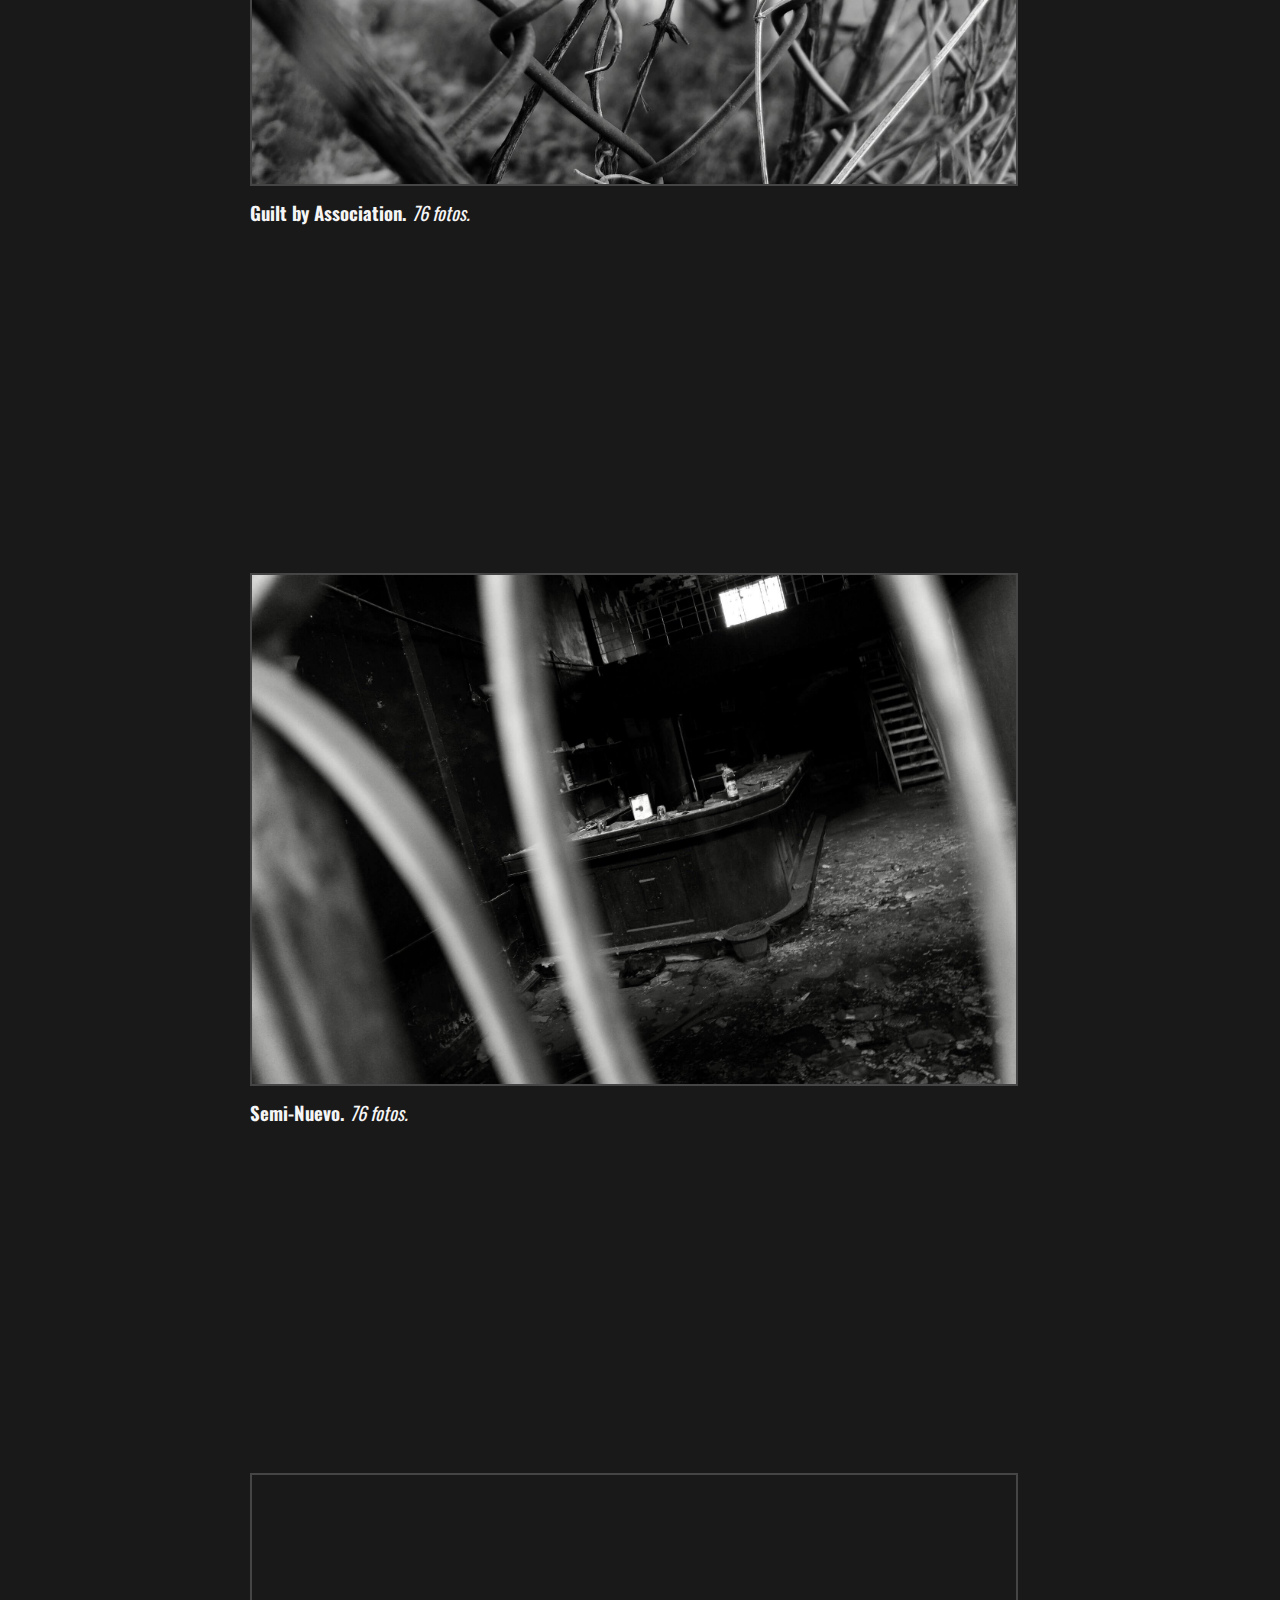
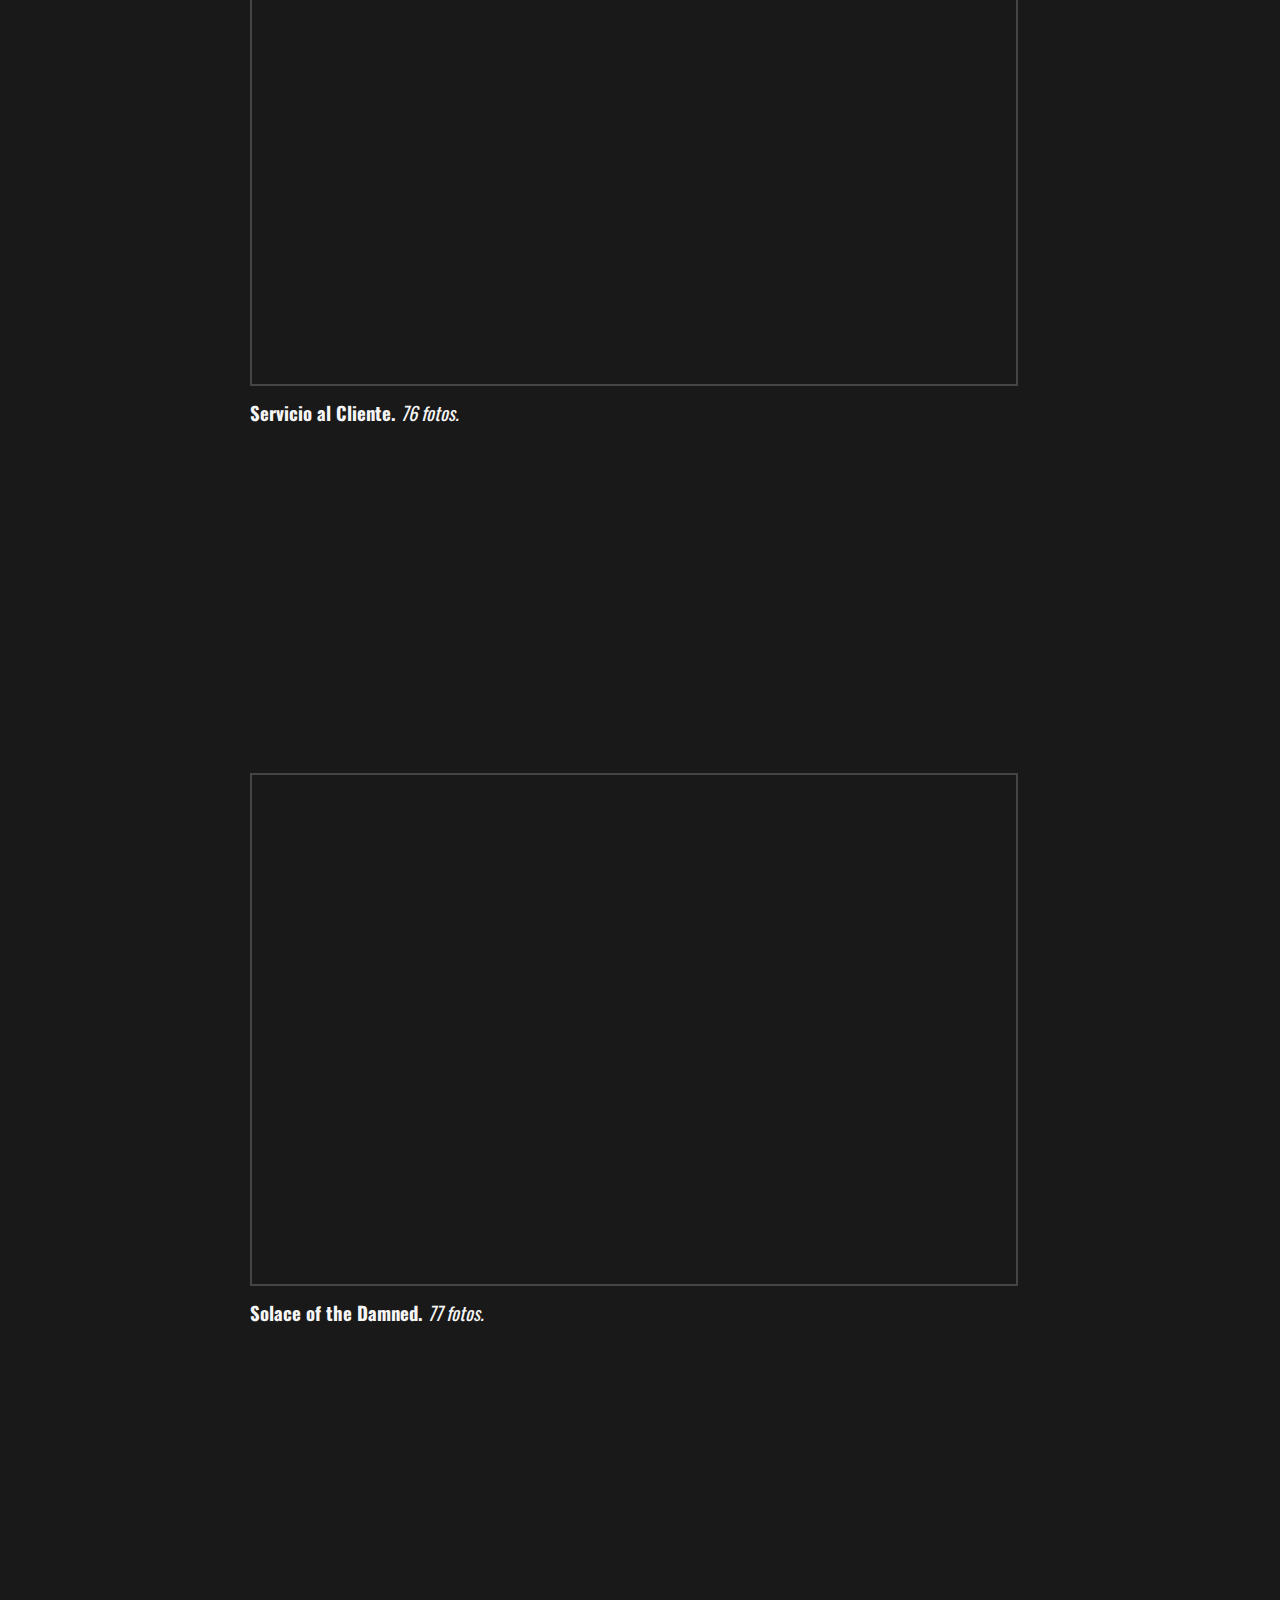
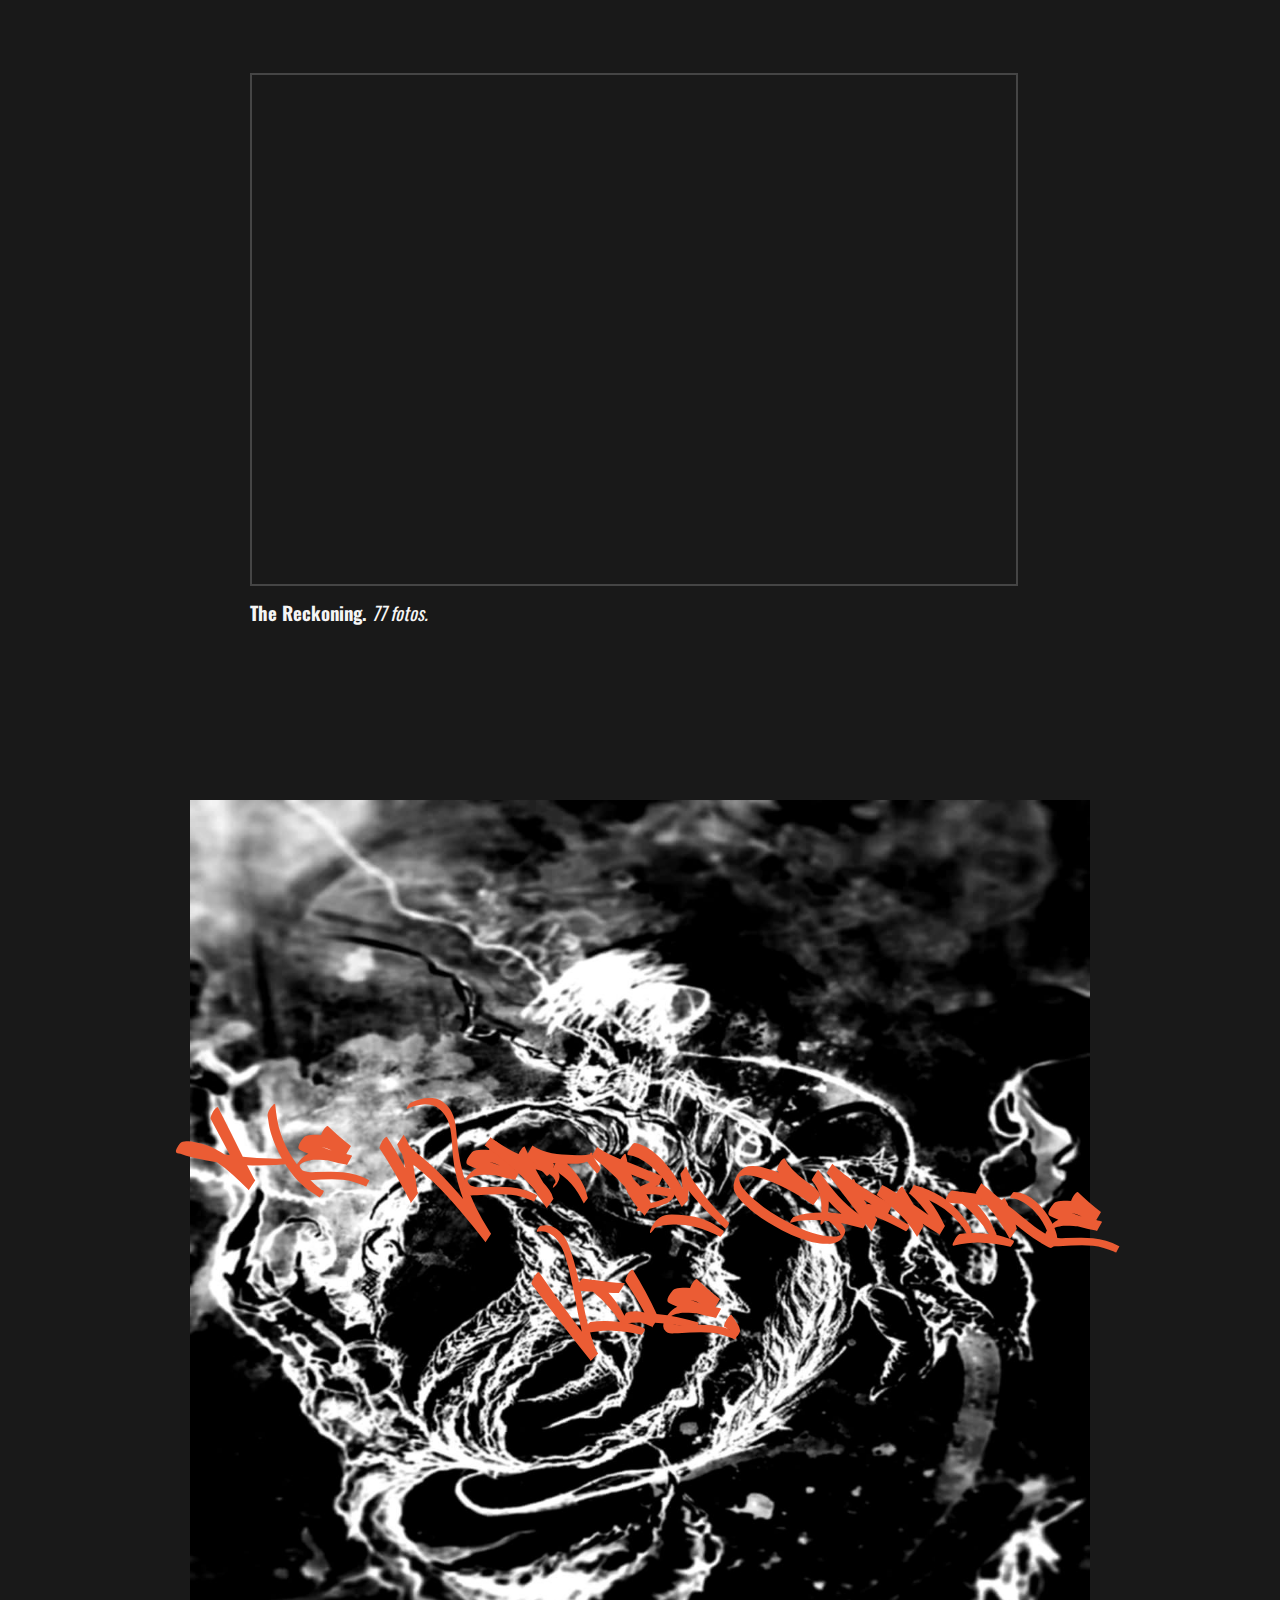
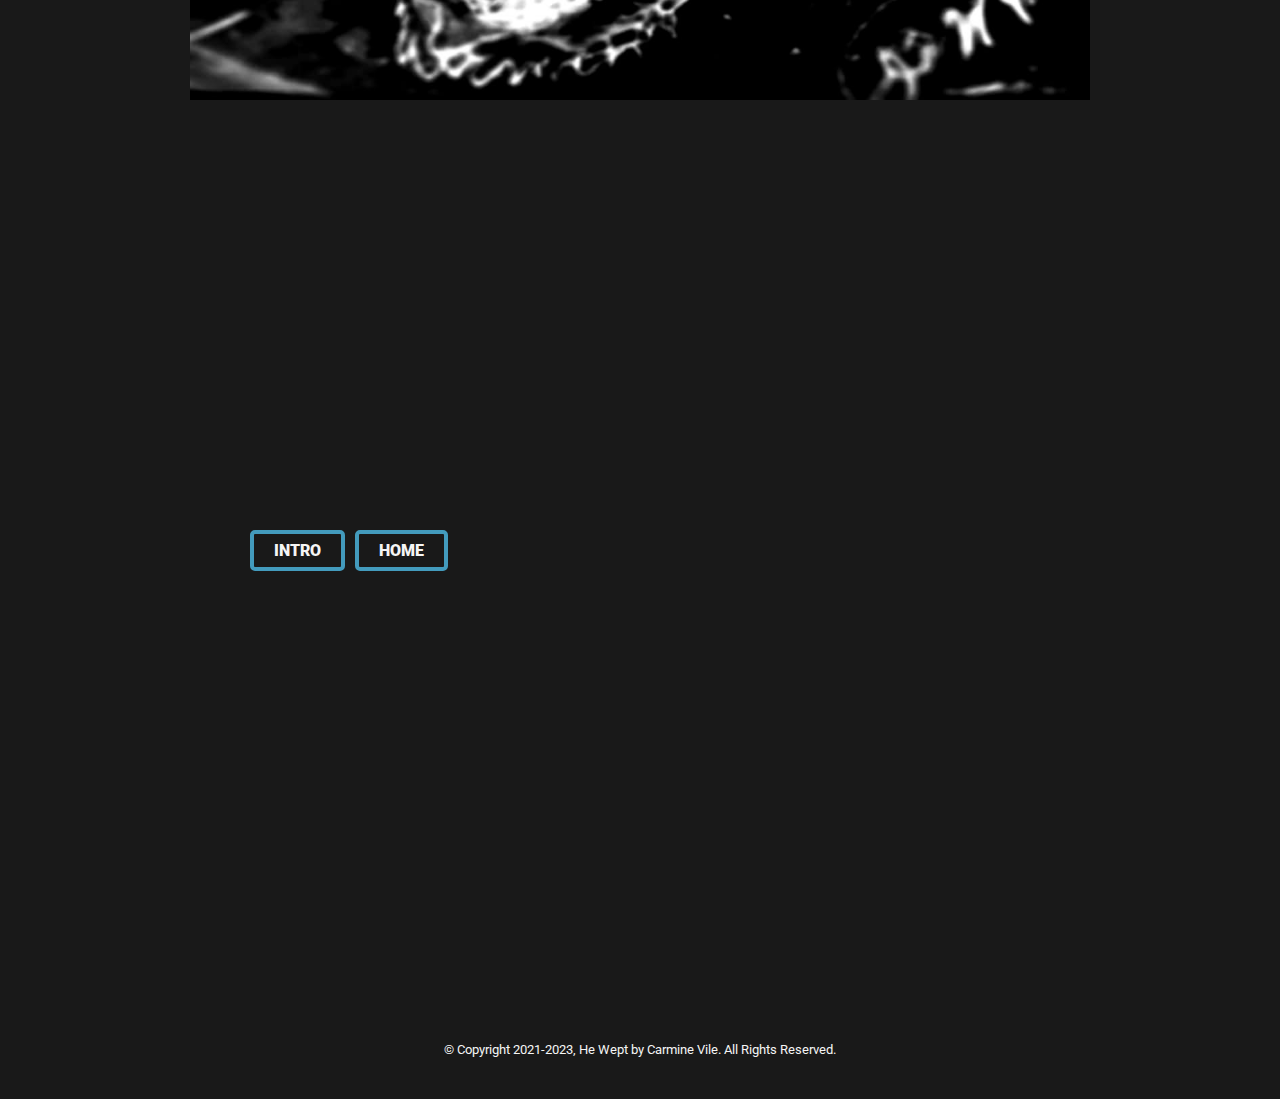
==== commit 4b1b3ef5: "new" ====
--- a/index.html
+++ b/index.html
@@ -25,7 +25,11 @@
 </head>
 <body>
 <div class="bg-square" style="background-image: url(images/1.jpg);">
-	<div class="flex-container-100vh">
+	<div class="flex-container-100vh-center">
+		<div>
+			<p class="graffiti-alt">He Wept by Carmine Vile.</p>
+			</div>
+		</div>
 	</div>
 </div>
 <div class="bg-dark">
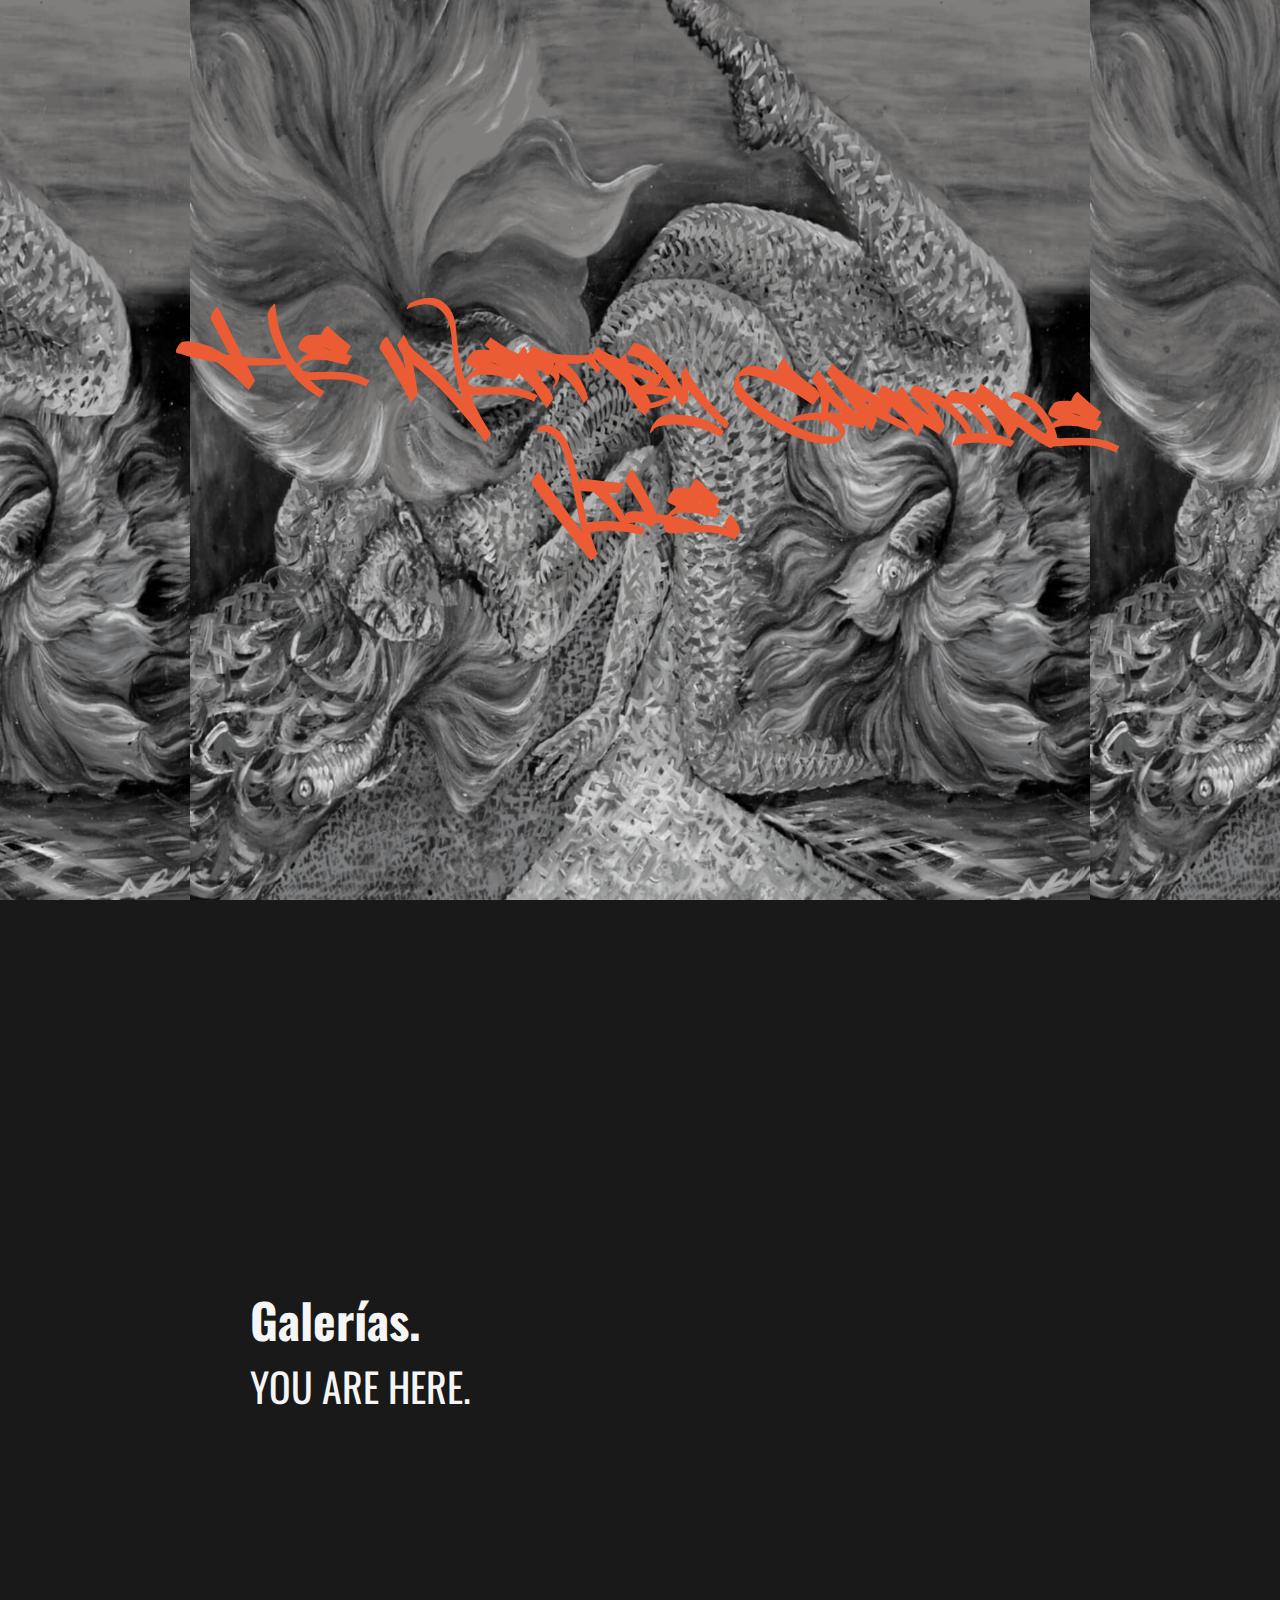
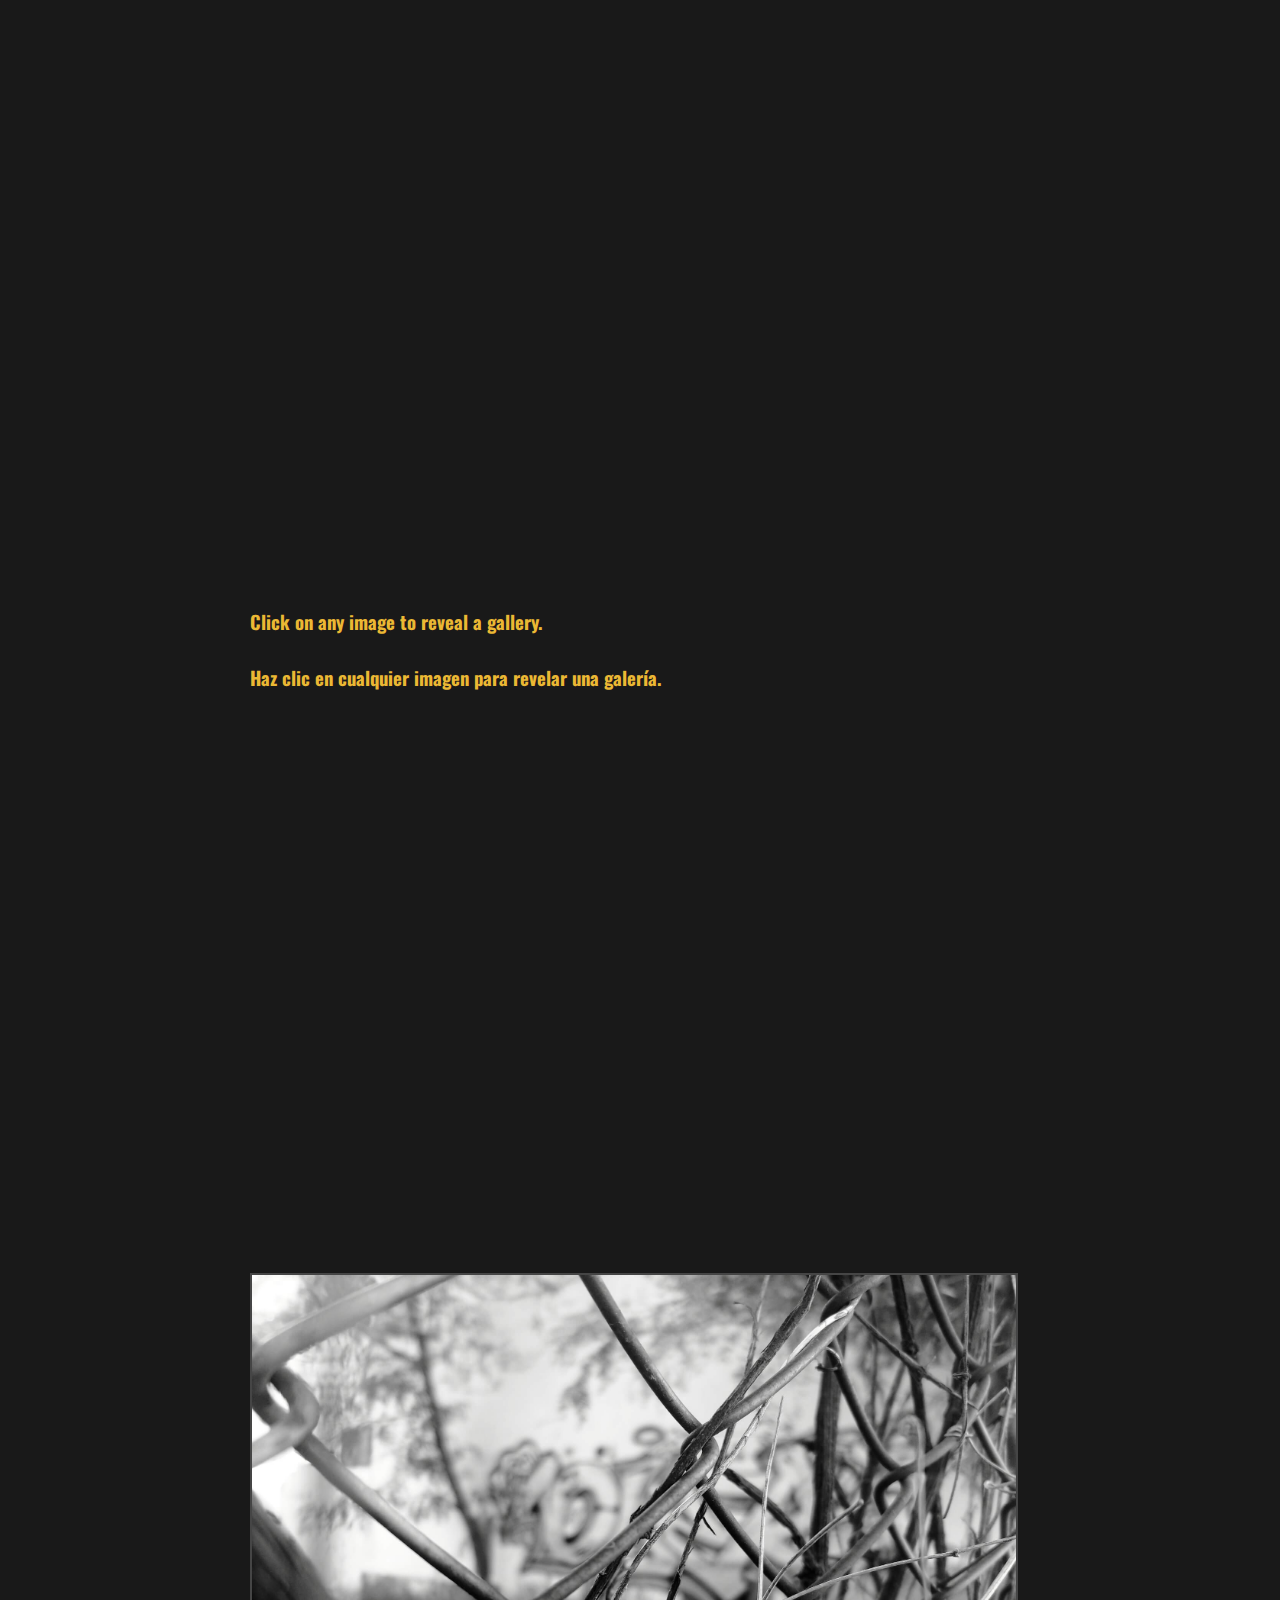
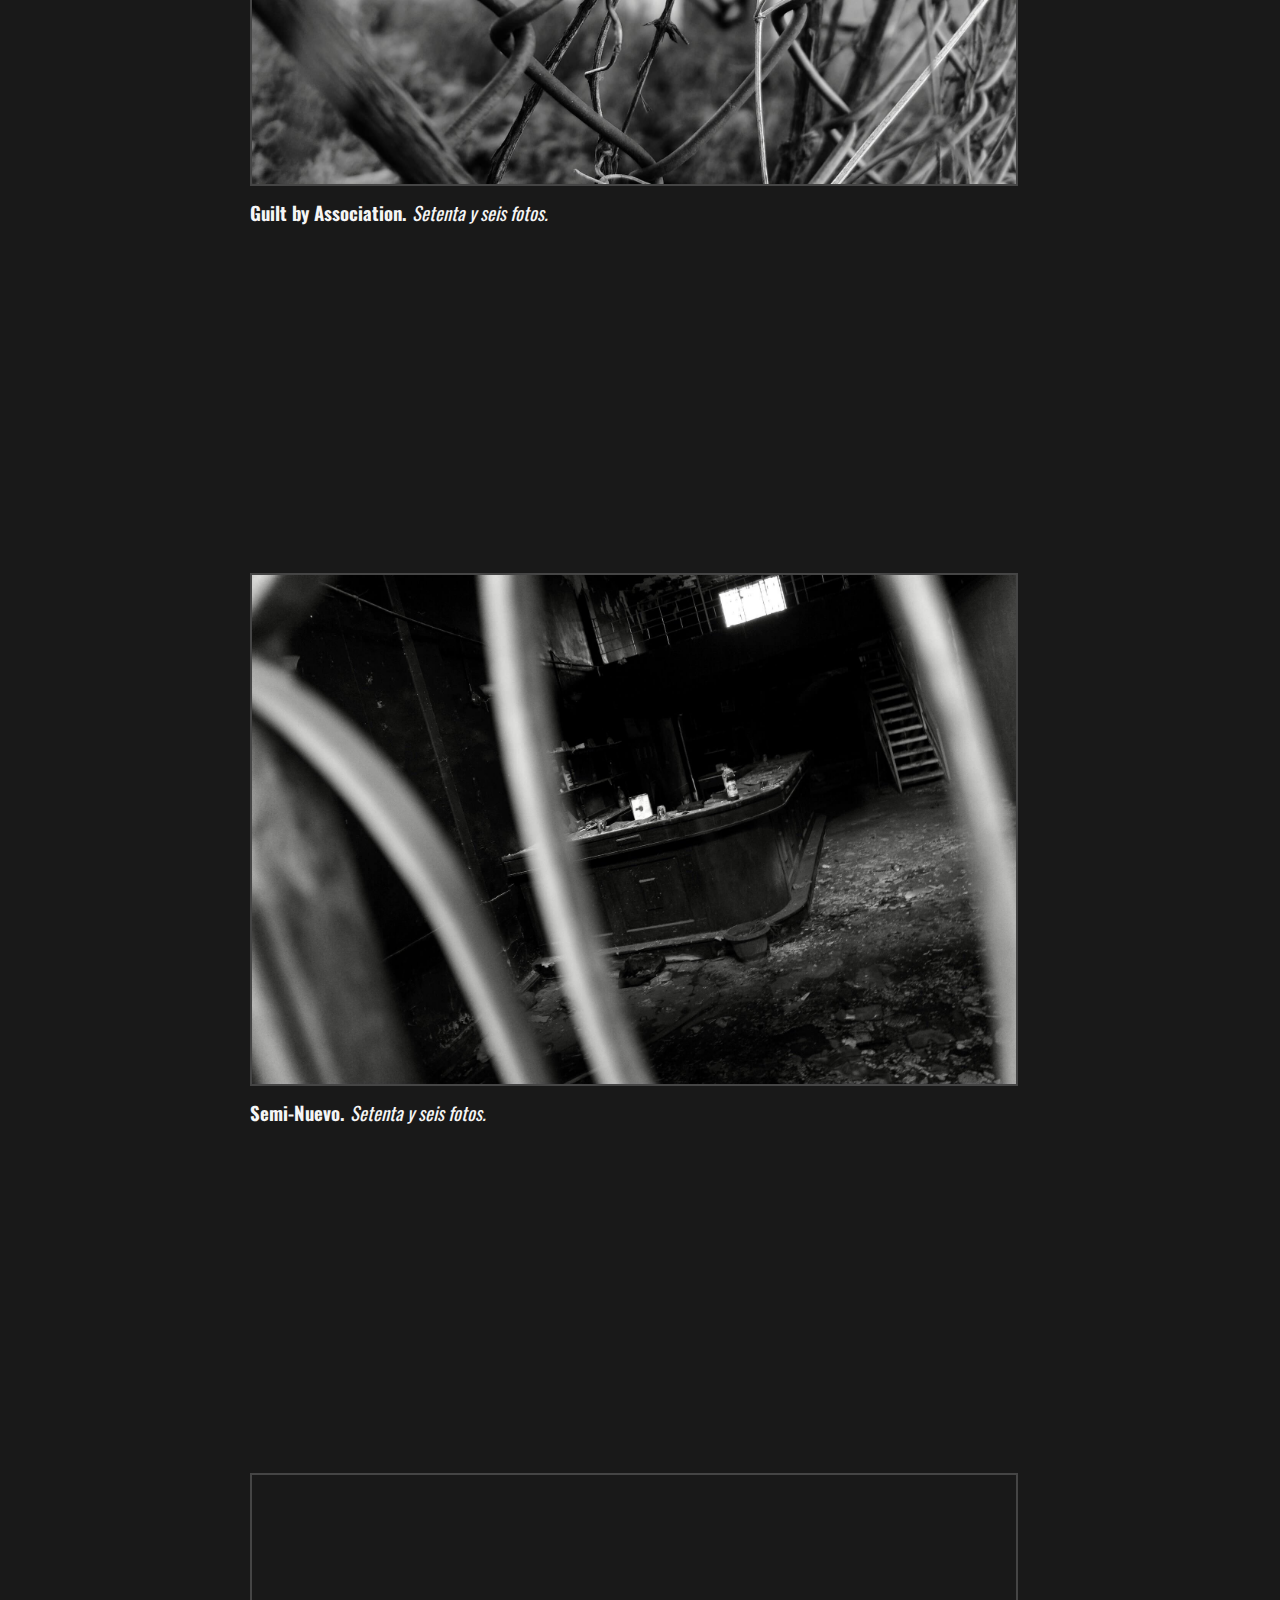
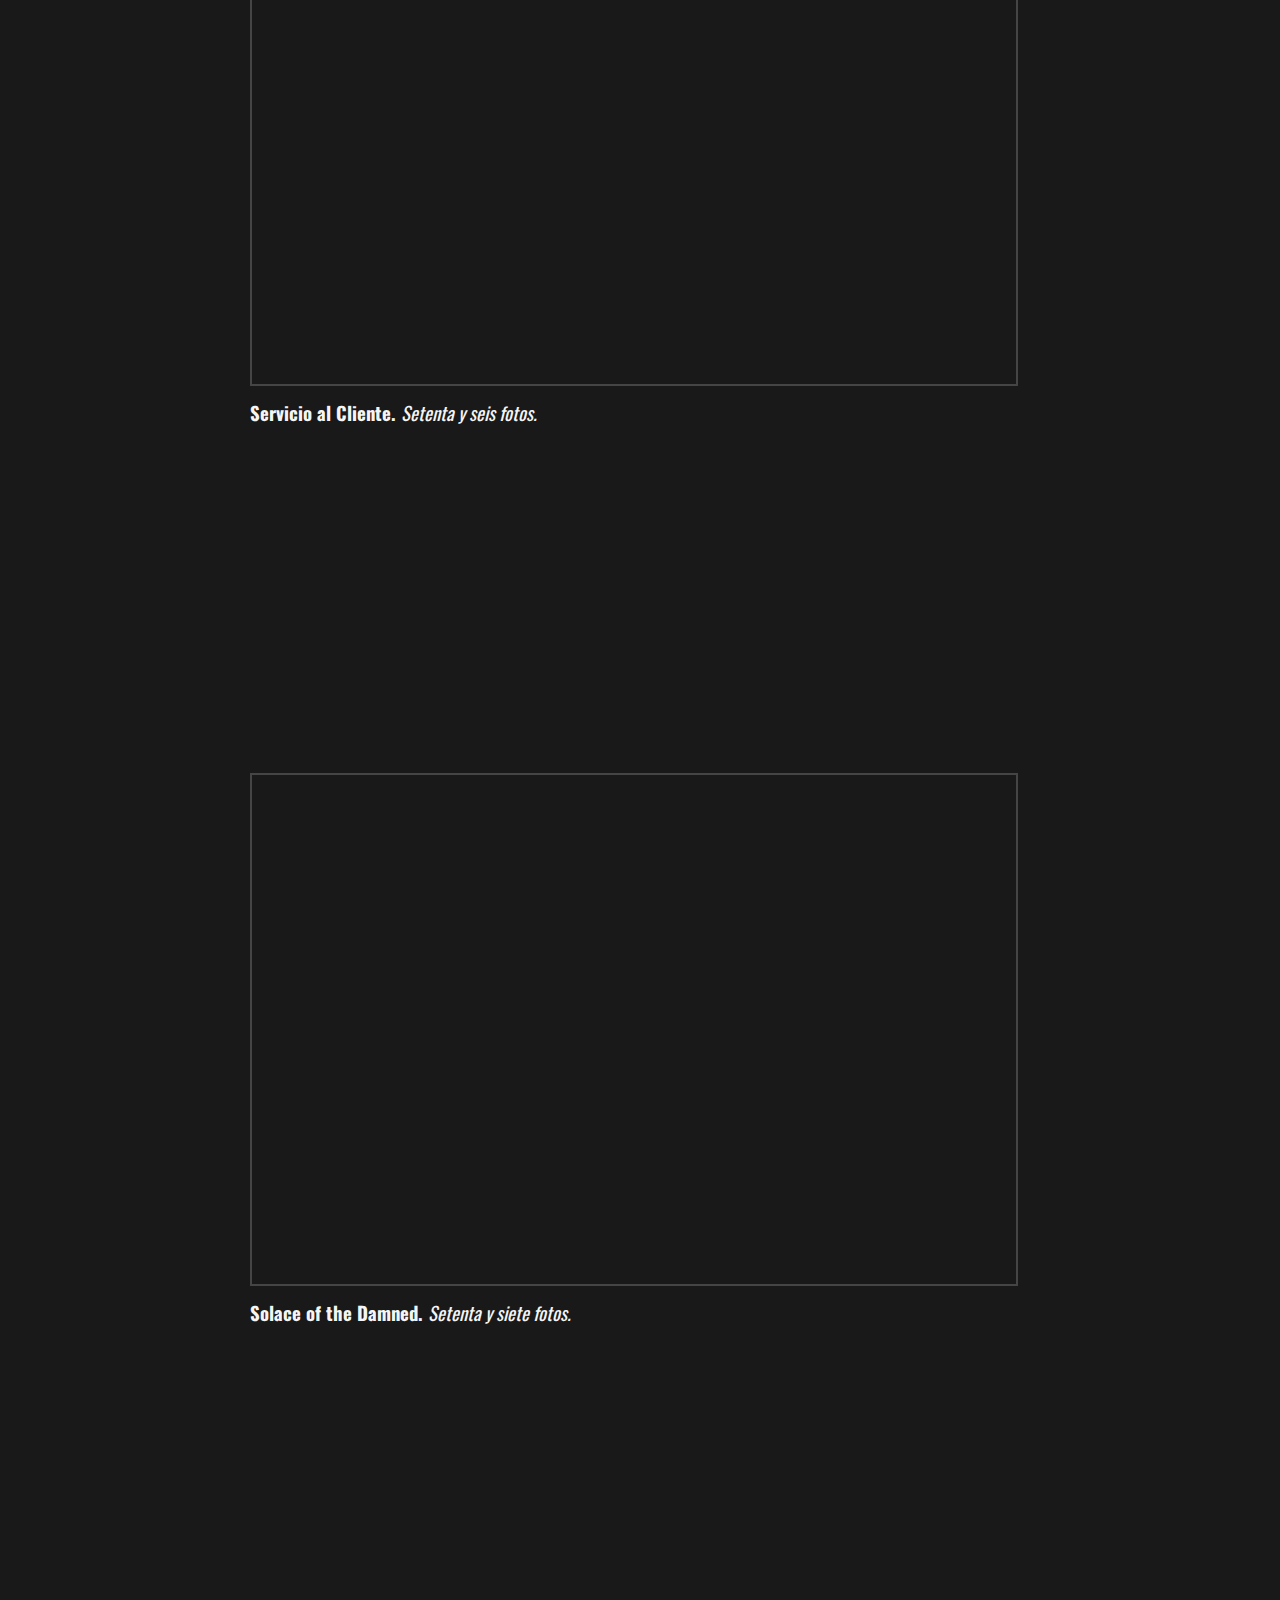
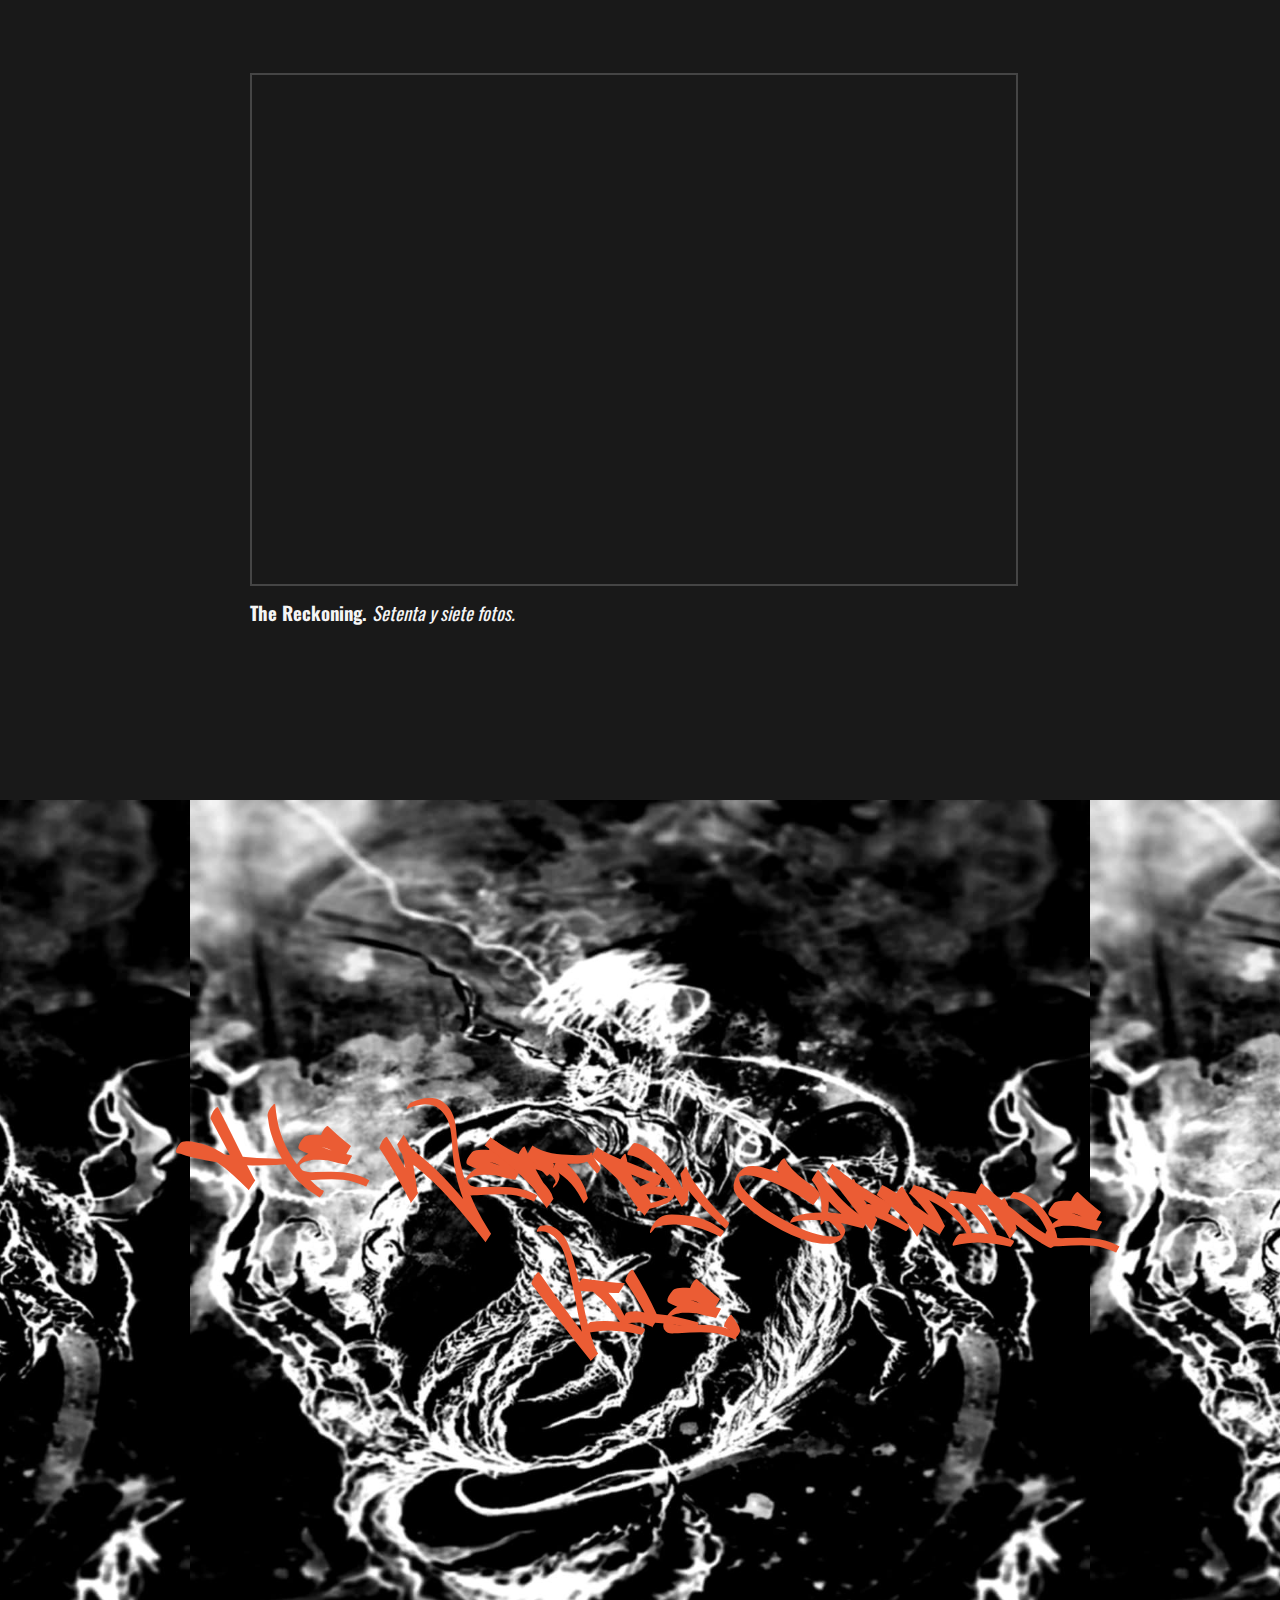
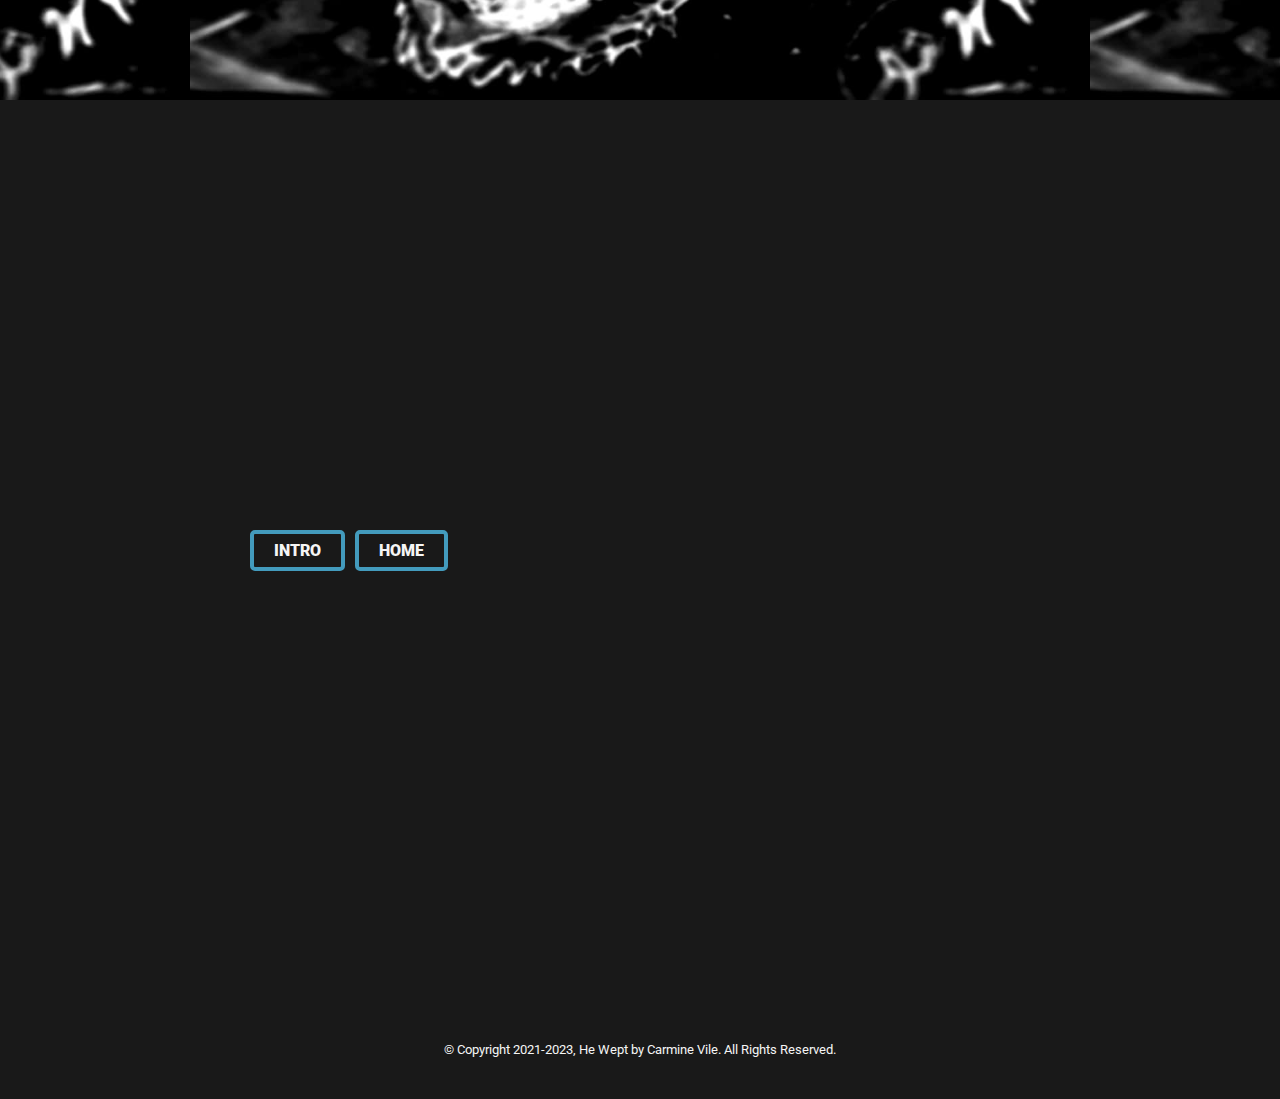
==== commit 02da3cf2: "new" ====
--- a/index.html
+++ b/index.html
@@ -55,7 +55,7 @@
 	<div class="column-container">
 		<div class="flex-container-100vh">
 			<div><a href="guilt-by-association/public/index.html"><img class="l" alt="Guilt by Association" src="guilt-by-association/public/images/photos/0.jpg" height="1333" width="2000" loading="lazy"><br>
-			<h3 class="reverse">Guilt by Association. <em>76 fotos.</em></h3></a></div>
+			<h3 class="reverse">Guilt by Association. <em>Setenta y seis fotos.</em></h3></a></div>
 		</div>
 	</div>
 </div>
@@ -63,7 +63,7 @@
 	<div class="column-container">
 		<div class="flex-container-100vh">
 			<div><a href="semi-nuevo/public/index.html"><img class="l" alt="Semi-Nuevo" src="semi-nuevo/public/images/photos/0.jpg"  height="1333" width="2000" loading="lazy"><br>
-				<h3 class="reverse">Semi-Nuevo. <em>76 fotos.</em></h3></a></div>
+				<h3 class="reverse">Semi-Nuevo. <em>Setenta y seis fotos.</em></h3></a></div>
 		</div>
 	</div>
 </div>
@@ -71,7 +71,7 @@
 	<div class="column-container">
 		<div class="flex-container-100vh">
 			<div><a href="servicio-al-cliente/public/index.html"><img class="l" alt="Servicio al Cliente" src="servicio-al-cliente/public/images/photos/0.jpg" height="1333" width="2000" loading="lazy"><br>
-				<h3 class="reverse">Servicio al Cliente. <em>76 fotos.</em></h3></a></div>
+				<h3 class="reverse">Servicio al Cliente. <em>Setenta y seis fotos.</em></h3></a></div>
 		</div>
 	</div>
 </div>
@@ -79,7 +79,7 @@
 	<div class="column-container">
 		<div class="flex-container-100vh">
 			<div><a href="solace-of-the-damned/public/index.html"><img class="l" alt="Solace of the Damned" src="solace-of-the-damned/public/images/photos/0.jpg" height="1333" width="2000" loading="lazy"><br>
-				<h3 class="reverse">Solace of the Damned. <em>77 fotos.</em></h3></a></div>
+				<h3 class="reverse">Solace of the Damned. <em>Setenta y siete fotos.</em></h3></a></div>
 		</div>
 	</div>
 </div>
@@ -87,7 +87,7 @@
 	<div class="column-container">
 		<div class="flex-container-100vh">
 			<div><a href="the-reckoning/public/index.html"><img class="l" alt="The Reckoning" src="the-reckoning/public/images/photos/0.jpg" height="1333" width="2000" loading="lazy"><br>
-				<h3 class="reverse">The Reckoning. <em>77 fotos.</em></h3></a></div>
+				<h3 class="reverse">The Reckoning. <em>Setenta y siete fotos.</em></h3></a></div>
 		</div>
 	</div>
 </div>
--- a/default.css
+++ b/default.css
@@ -220,7 +220,7 @@
 	background-position: center center;
 	background-size: contain;
 	background-attachment: local;
-	background-repeat: no-repeat; 
+	background-repeat: repeat; 
 }
 
 strong,b {
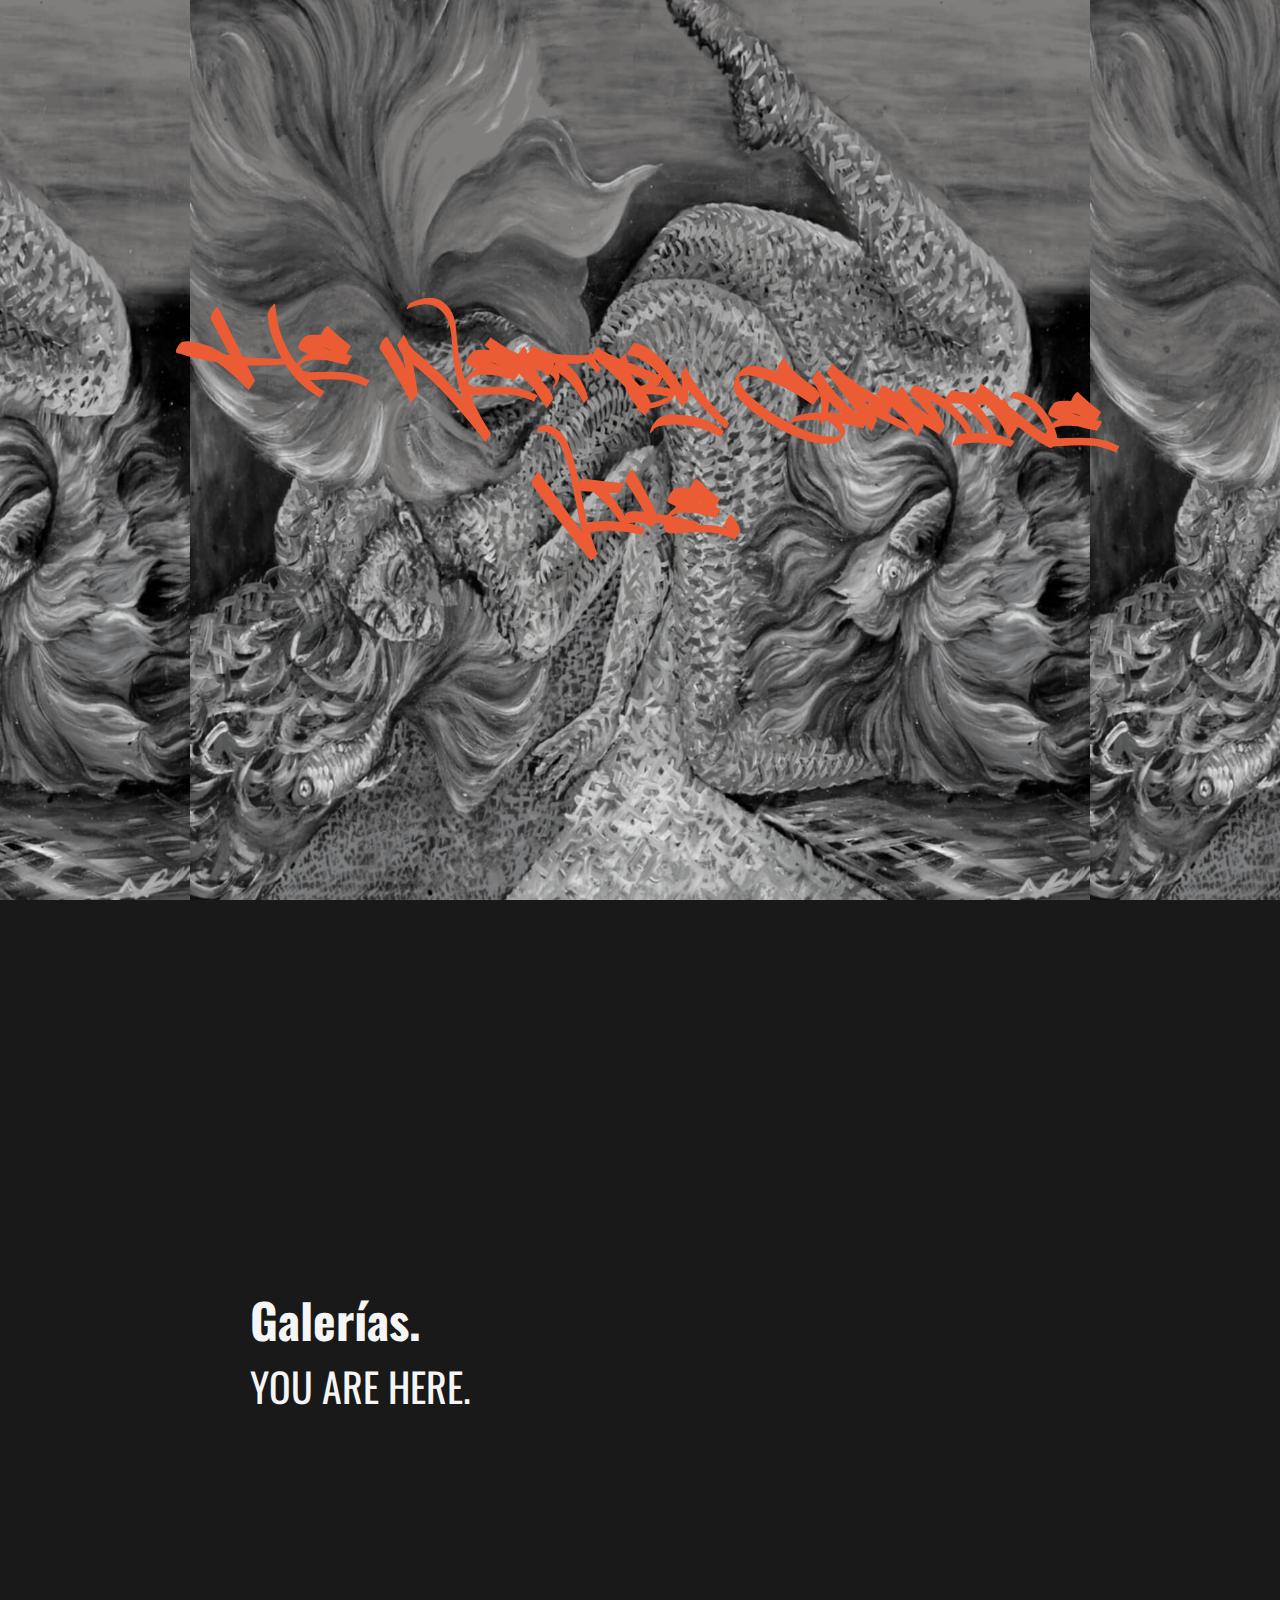
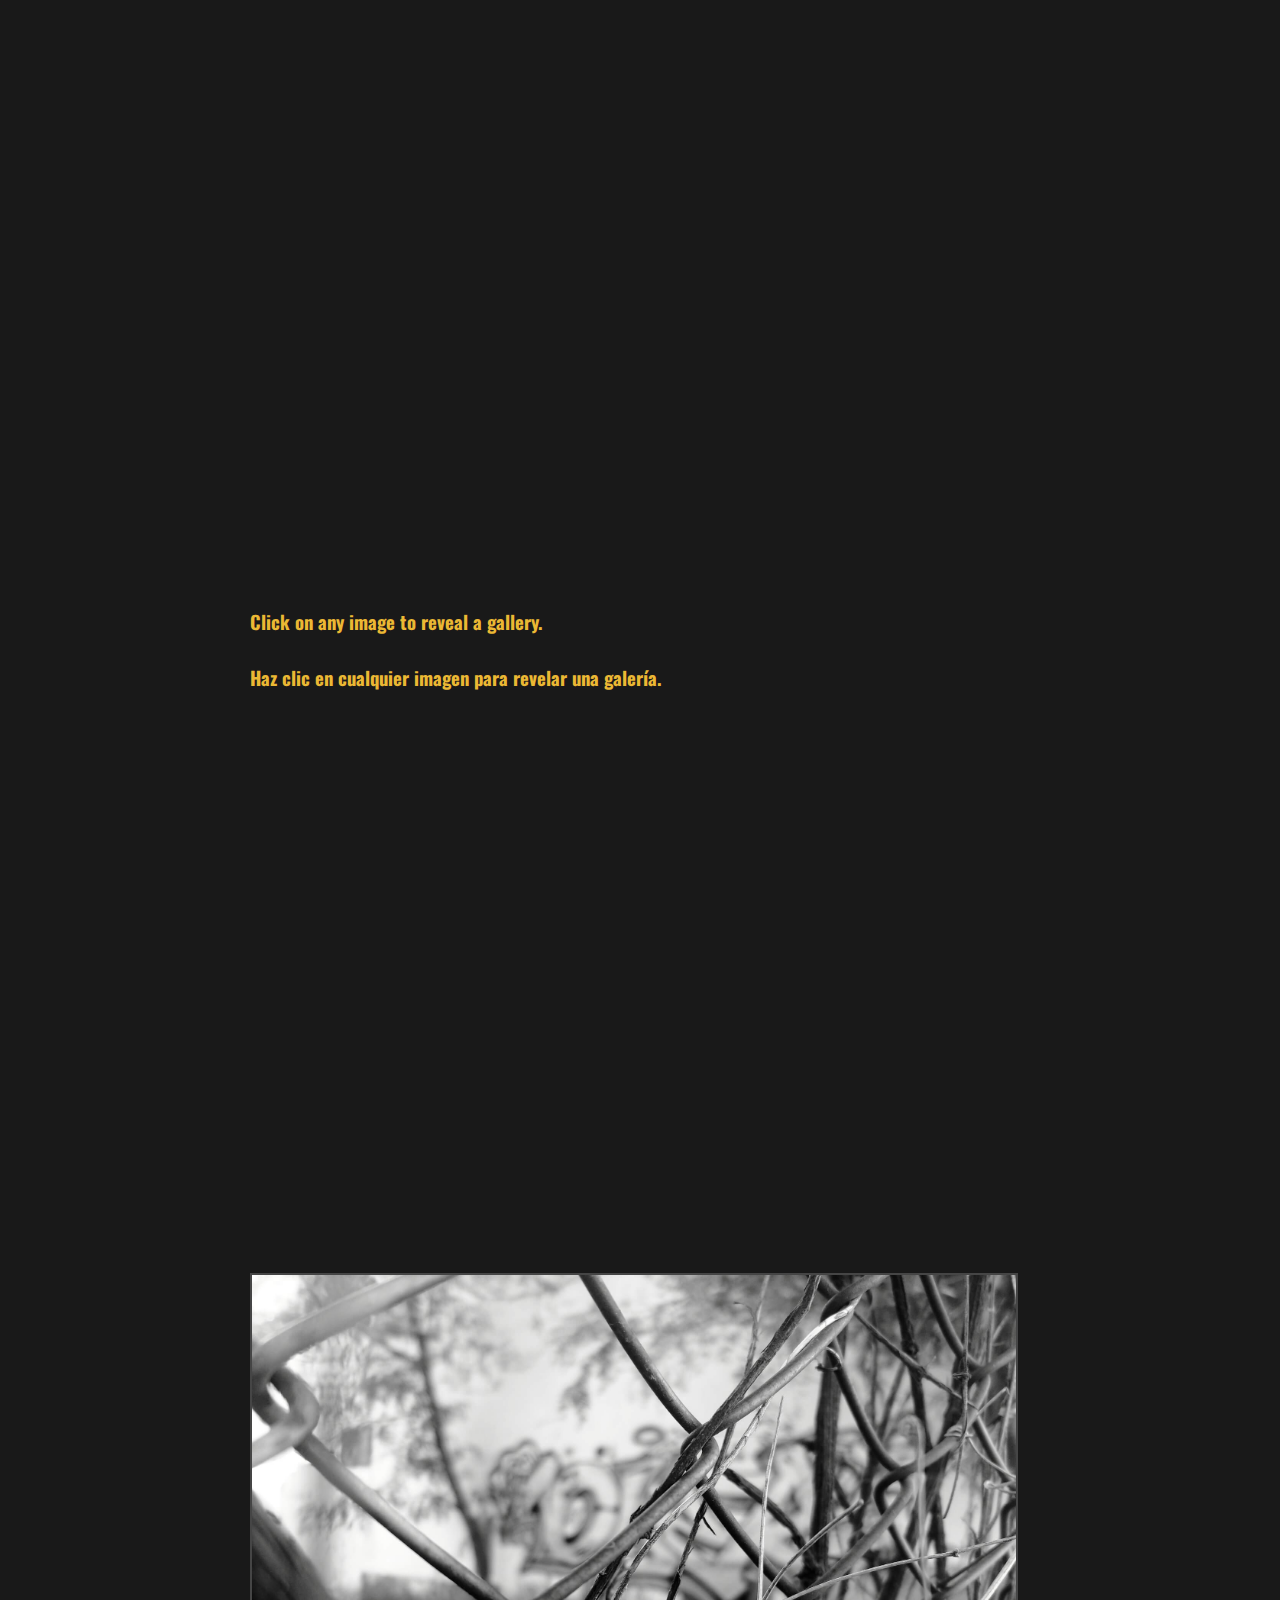
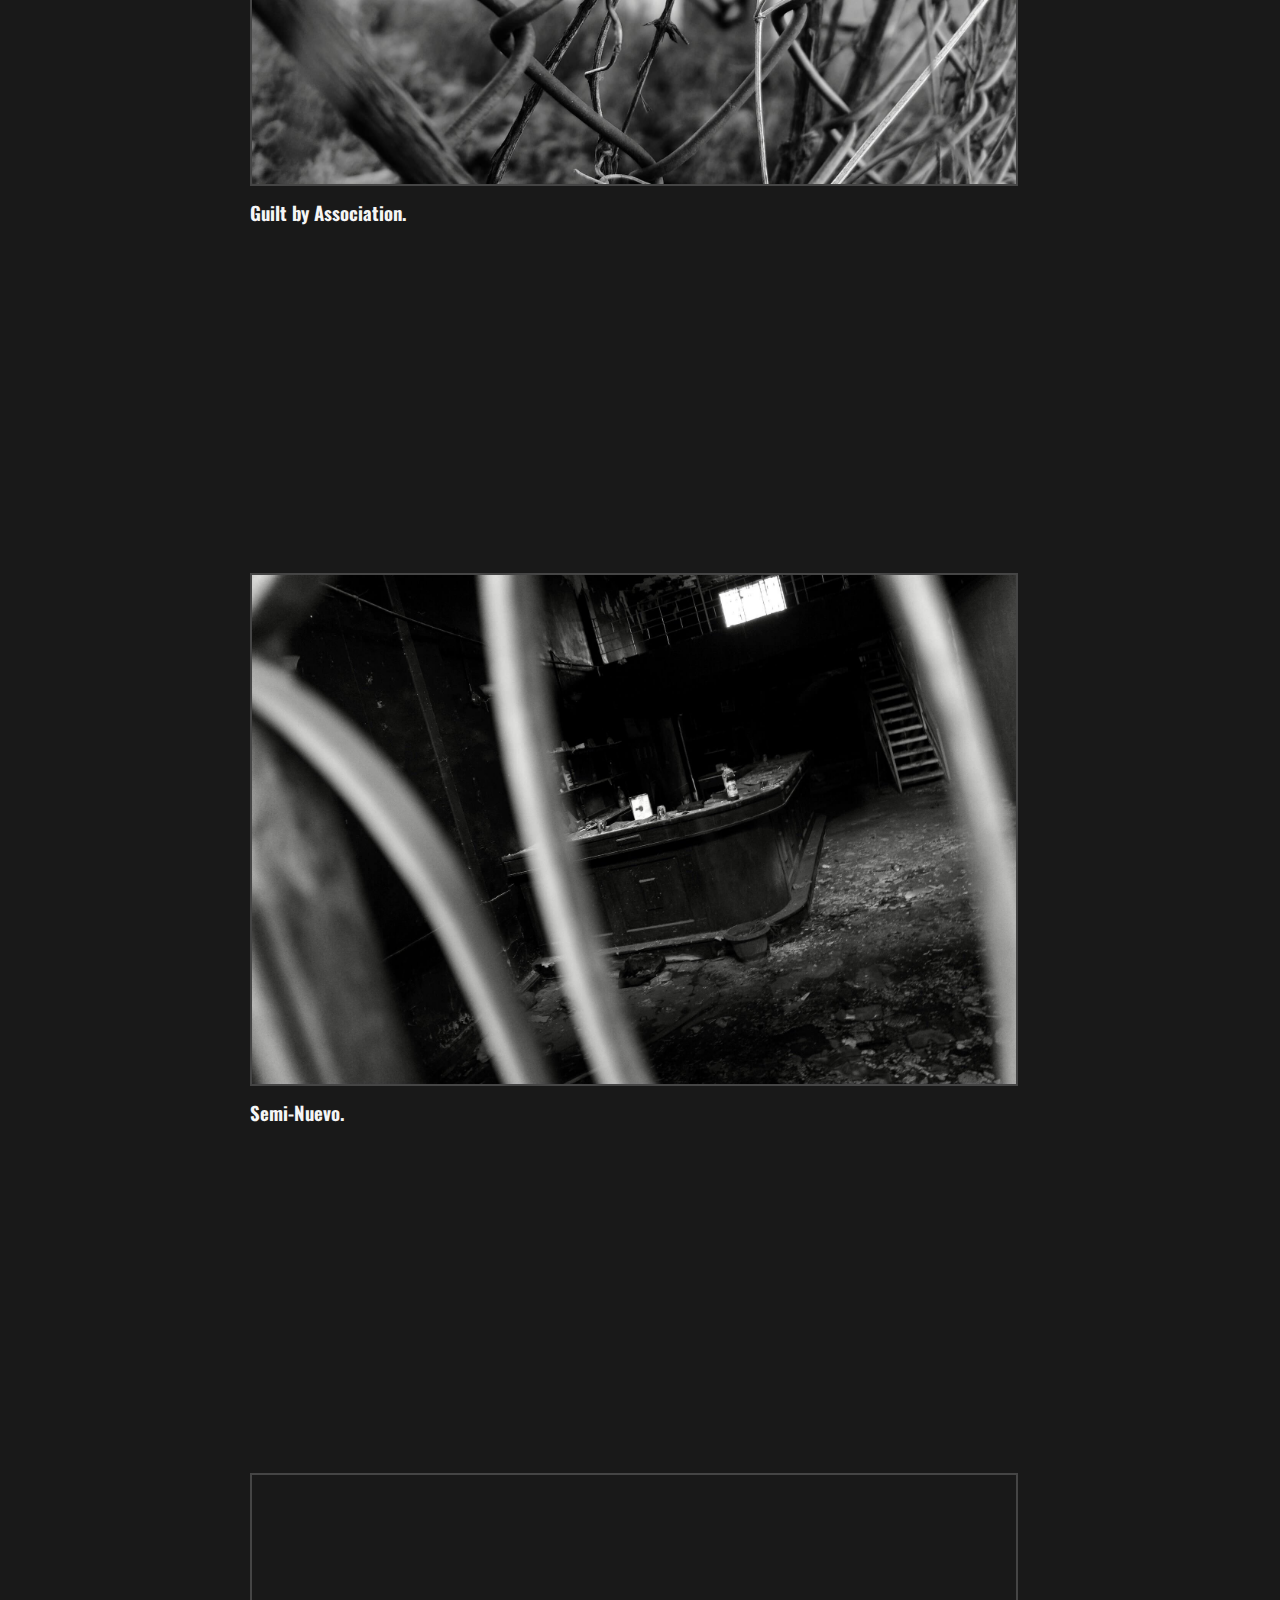
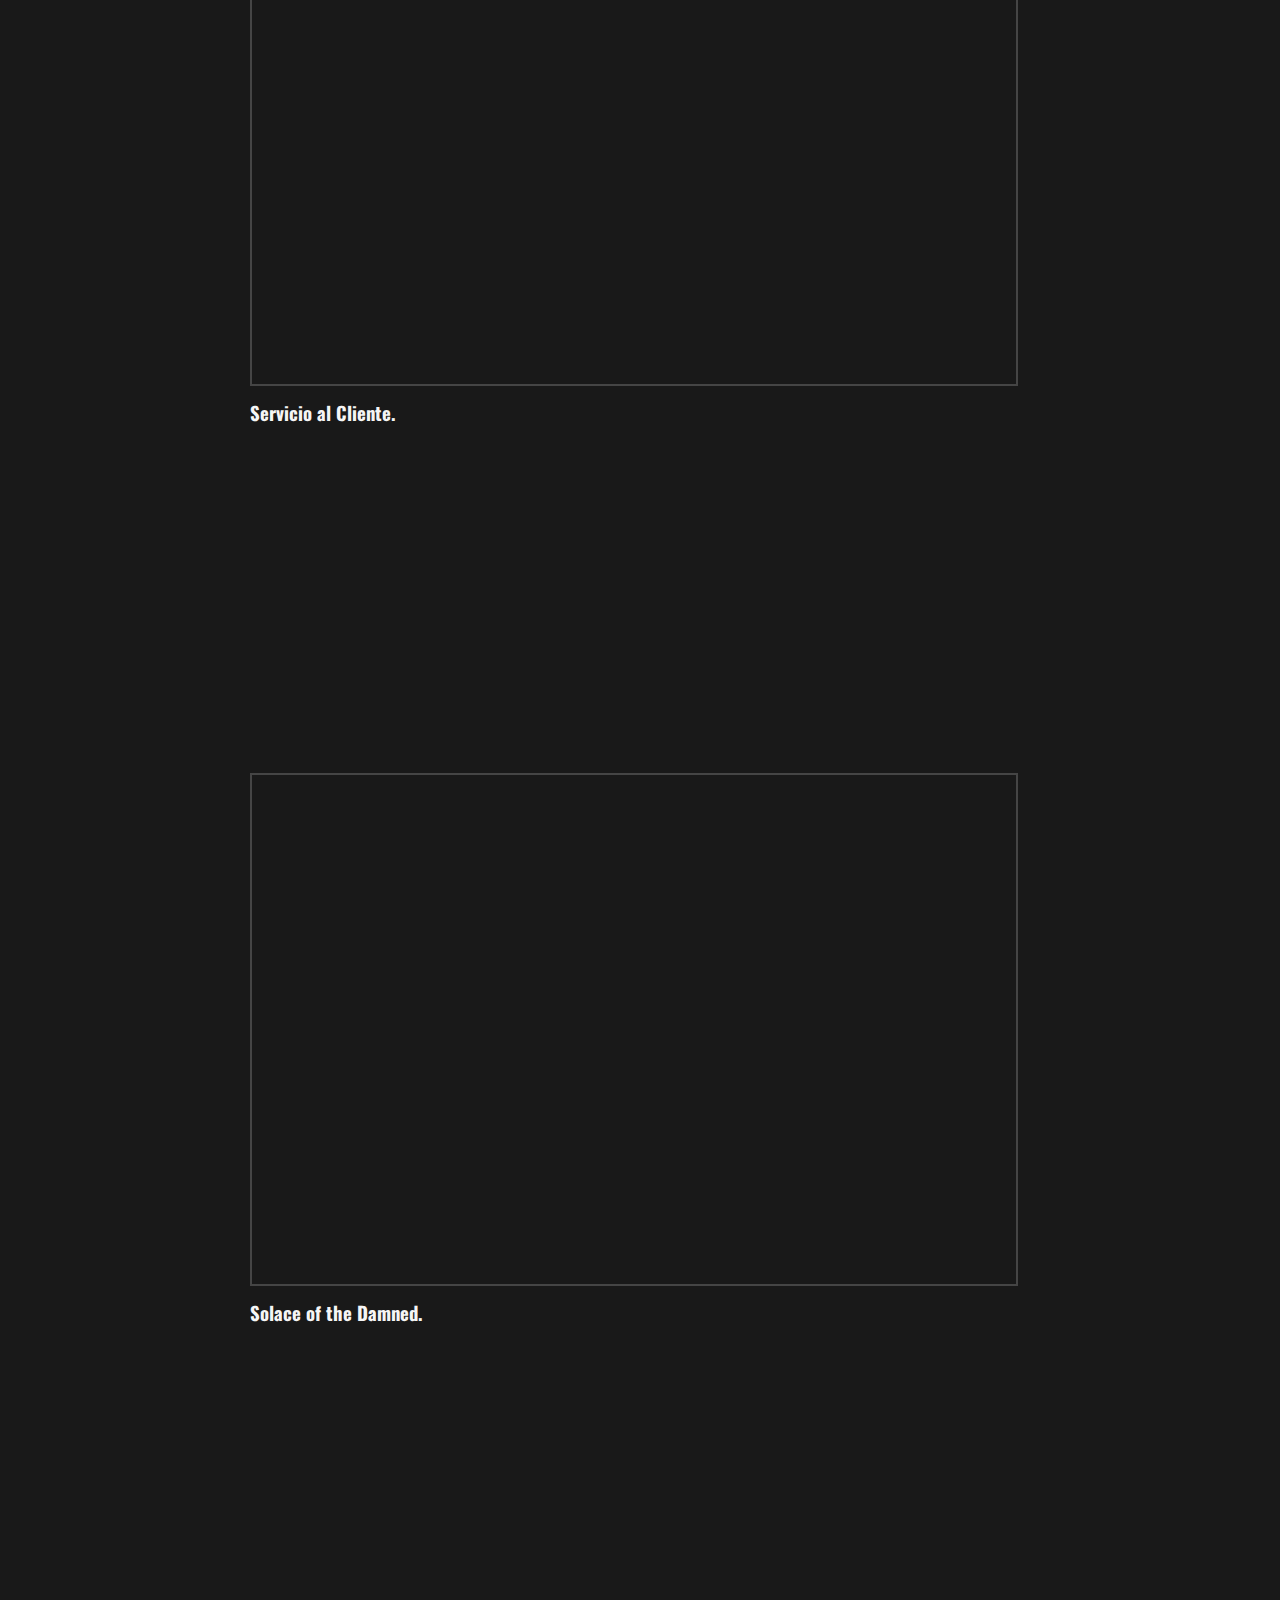
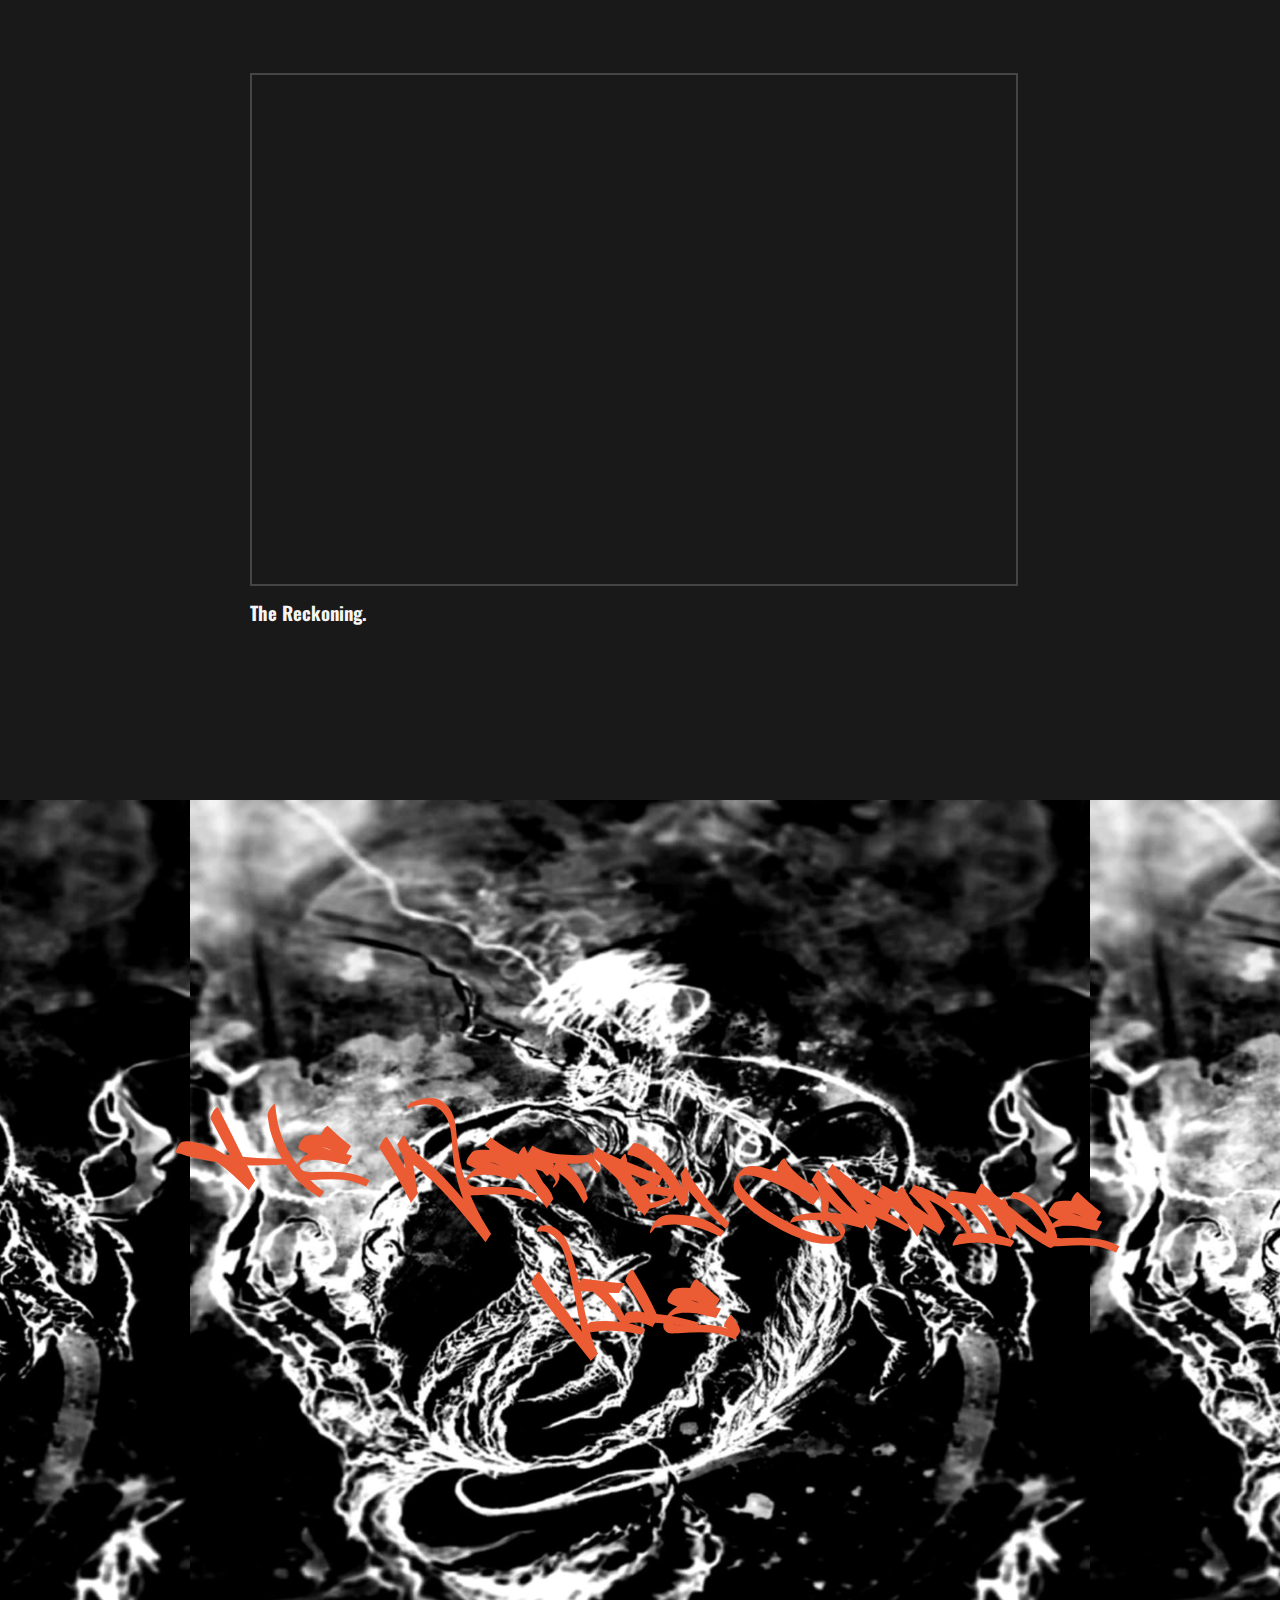
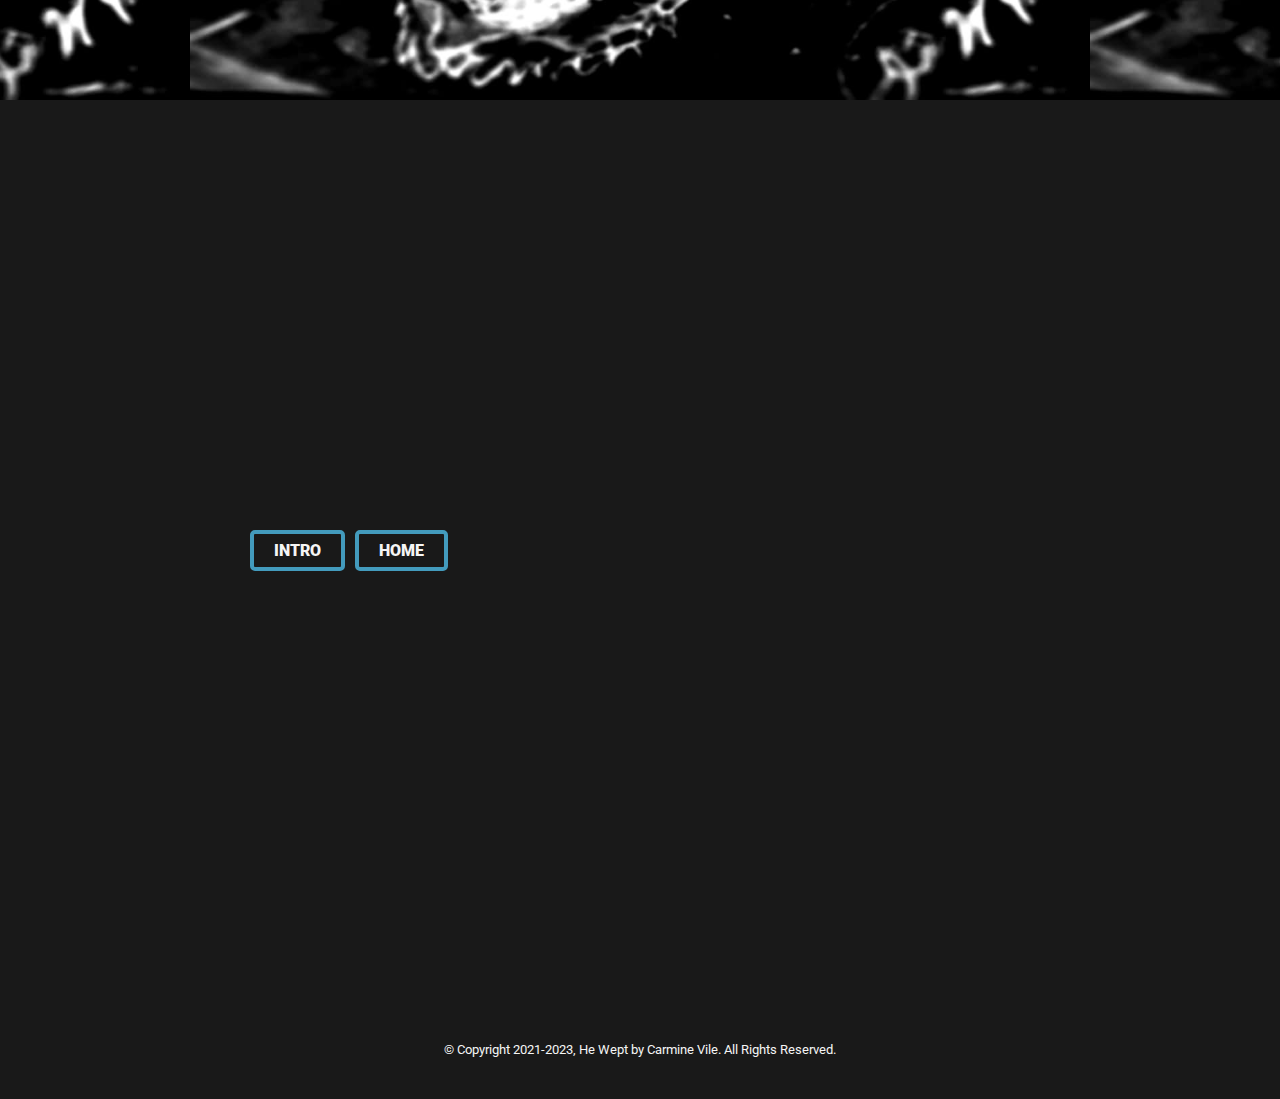
==== commit afa4119c: "new" ====
--- a/index.html
+++ b/index.html
@@ -55,7 +55,7 @@
 	<div class="column-container">
 		<div class="flex-container-100vh">
 			<div><a href="guilt-by-association/public/index.html"><img class="l" alt="Guilt by Association" src="guilt-by-association/public/images/photos/0.jpg" height="1333" width="2000" loading="lazy"><br>
-			<h3 class="reverse">Guilt by Association. <em>Setenta y seis fotos.</em></h3></a></div>
+			<h3 class="reverse">Guilt by Association.</h3></a></div>
 		</div>
 	</div>
 </div>
@@ -63,7 +63,7 @@
 	<div class="column-container">
 		<div class="flex-container-100vh">
 			<div><a href="semi-nuevo/public/index.html"><img class="l" alt="Semi-Nuevo" src="semi-nuevo/public/images/photos/0.jpg"  height="1333" width="2000" loading="lazy"><br>
-				<h3 class="reverse">Semi-Nuevo. <em>Setenta y seis fotos.</em></h3></a></div>
+				<h3 class="reverse">Semi-Nuevo.</h3></a></div>
 		</div>
 	</div>
 </div>
@@ -71,7 +71,7 @@
 	<div class="column-container">
 		<div class="flex-container-100vh">
 			<div><a href="servicio-al-cliente/public/index.html"><img class="l" alt="Servicio al Cliente" src="servicio-al-cliente/public/images/photos/0.jpg" height="1333" width="2000" loading="lazy"><br>
-				<h3 class="reverse">Servicio al Cliente. <em>Setenta y seis fotos.</em></h3></a></div>
+				<h3 class="reverse">Servicio al Cliente.</h3></a></div>
 		</div>
 	</div>
 </div>
@@ -79,7 +79,7 @@
 	<div class="column-container">
 		<div class="flex-container-100vh">
 			<div><a href="solace-of-the-damned/public/index.html"><img class="l" alt="Solace of the Damned" src="solace-of-the-damned/public/images/photos/0.jpg" height="1333" width="2000" loading="lazy"><br>
-				<h3 class="reverse">Solace of the Damned. <em>Setenta y siete fotos.</em></h3></a></div>
+				<h3 class="reverse">Solace of the Damned.</h3></a></div>
 		</div>
 	</div>
 </div>
@@ -87,7 +87,7 @@
 	<div class="column-container">
 		<div class="flex-container-100vh">
 			<div><a href="the-reckoning/public/index.html"><img class="l" alt="The Reckoning" src="the-reckoning/public/images/photos/0.jpg" height="1333" width="2000" loading="lazy"><br>
-				<h3 class="reverse">The Reckoning. <em>Setenta y siete fotos.</em></h3></a></div>
+				<h3 class="reverse">The Reckoning.</h3></a></div>
 		</div>
 	</div>
 </div>
